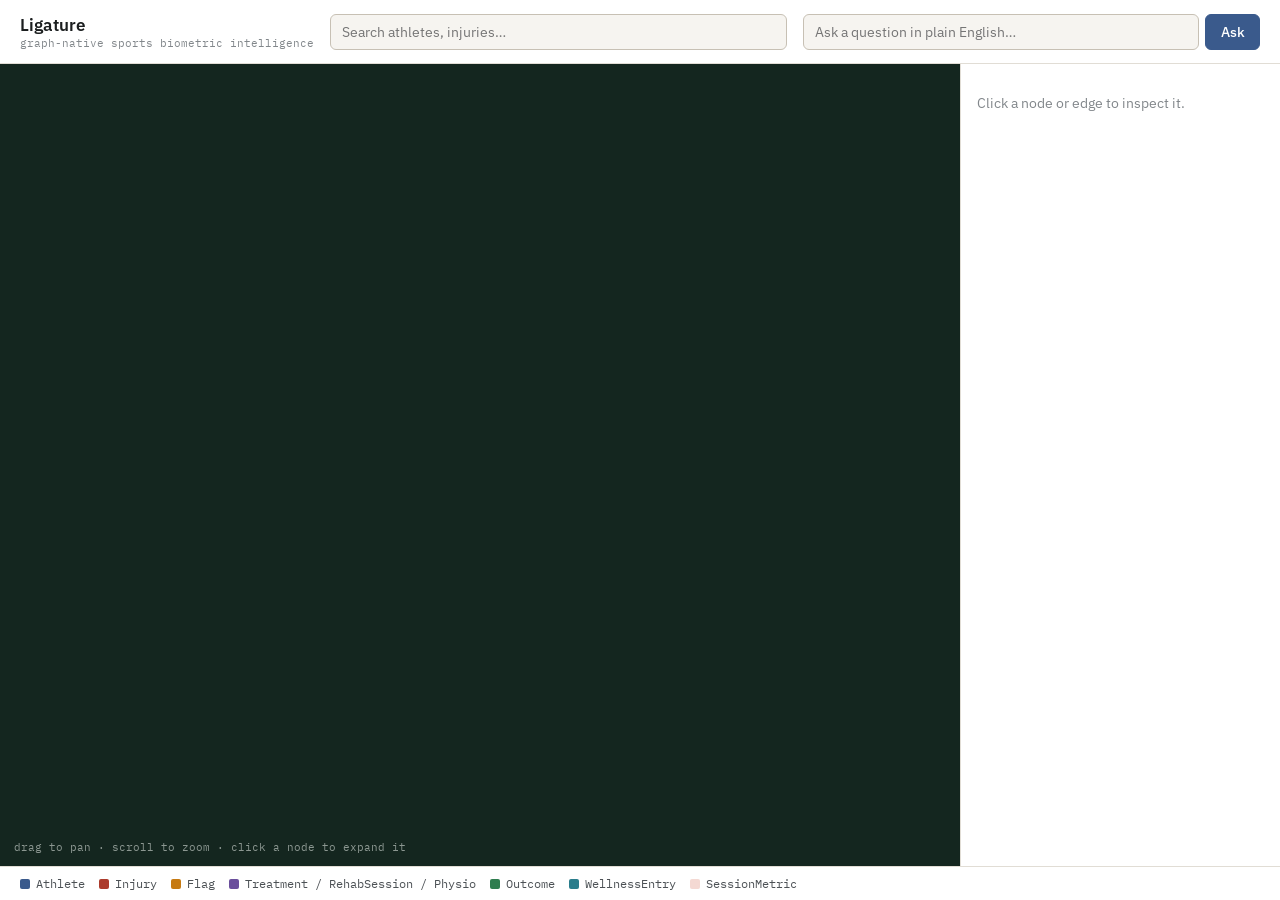
==== frontend/index.html @ ef66213b "Add frontend graph explorer (build order step 7) Vanilla HTML/CSS/JS, no build step, served by api/a" ====
<!doctype html>
<html lang="en">
  <head>
    <meta charset="utf-8" />
    <meta name="viewport" content="width=device-width, initial-scale=1" />
    <title>Ligature — Graph Explorer</title>
    <link rel="icon" href="data:image/svg+xml,<svg xmlns=%22http://www.w3.org/2000/svg%22 viewBox=%220 0 16 16%22><circle cx=%228%22 cy=%228%22 r=%227%22 fill=%22%2314261f%22/><circle cx=%228%22 cy=%228%22 r=%223%22 fill=%22%233a5a8c%22/></svg>" />
    <link rel="stylesheet" href="style.css" />
  </head>
  <body>
    <header>
      <h1>
        Ligature
        <span class="tagline">graph-native sports biometric intelligence</span>
      </h1>

      <div class="search-box">
        <input type="search" id="search-input" placeholder="Search athletes, injuries…" autocomplete="off" />
        <div class="search-results" id="search-results"></div>
      </div>

      <div class="ask-box">
        <form id="ask-form">
          <input type="text" id="ask-input" placeholder="Ask a question in plain English…" autocomplete="off" />
          <button type="submit" class="ask-submit" id="ask-submit">Ask</button>
        </form>
      </div>
    </header>

    <main>
      <div class="graph-pane">
        <svg id="graph-svg"></svg>
        <div class="graph-hint">drag to pan · scroll to zoom · click a node to expand it</div>
      </div>
      <aside class="detail-panel" id="detail-panel">
        <p class="empty">Click a node or edge to inspect it.</p>
      </aside>
    </main>

    <footer class="legend">
      <span class="legend-item"><span class="legend-swatch" style="background:var(--athlete)"></span>Athlete</span>
      <span class="legend-item"><span class="legend-swatch" style="background:var(--injury)"></span>Injury</span>
      <span class="legend-item"><span class="legend-swatch" style="background:var(--flag)"></span>Flag</span>
      <span class="legend-item"><span class="legend-swatch" style="background:var(--physio)"></span>Treatment / RehabSession / Physio</span>
      <span class="legend-item"><span class="legend-swatch" style="background:var(--clean)"></span>Outcome</span>
      <span class="legend-item"><span class="legend-swatch" style="background:var(--wellness)"></span>WellnessEntry</span>
      <span class="legend-item"><span class="legend-swatch" style="background:var(--injury-fill)"></span>SessionMetric</span>
    </footer>

    <script type="module" src="app.js"></script>
  </body>
</html>
---- frontend/style.css ----
@import url("https://fonts.googleapis.com/css2?family=IBM+Plex+Sans:wght@400;500;600&family=IBM+Plex+Mono:wght@400;500&display=swap");

:root {
  --paper: #f6f4f0;
  --paper-raised: #ffffff;
  --ink: #1b1e1f;
  --ink-secondary: #4c5155;
  --ink-muted: #82878b;
  --mist: #e1ddd5;
  --mist-strong: #c7c0b4;
  --pitch: #14261f;
  --pitch-ink: #eef4ef;

  --athlete: #3a5a8c;
  --athlete-fill: #dbe4f2;
  --injury: #ac3b2c;
  --injury-fill: #f4d9d3;
  --flag: #c67a12;
  --flag-fill: #f6e2bd;
  --wellness: #2a7d8c;
  --wellness-fill: #d5ecef;
  --physio: #6a4e9c;
  --physio-fill: #e3dbf1;
  --clean: #2f7d4f;
  --clean-fill: #d8ecdf;
  --signal: #c67a12;
  --signal-ink: #4a3006;
  --signal-fill: #f6e2bd;

  --font-sans: "IBM Plex Sans", system-ui, sans-serif;
  --font-mono: "IBM Plex Mono", ui-monospace, monospace;
}

@media (prefers-color-scheme: dark) {
  :root:not([data-theme="light"]) {
    --paper: #14171a;
    --paper-raised: #1c2024;
    --ink: #eceeef;
    --ink-secondary: #b7bcc1;
    --ink-muted: #7d8388;
    --mist: #2a2f34;
    --mist-strong: #3b4147;
    --pitch: #0c1512;
    --pitch-ink: #eef4ef;

    --athlete: #8fb0e6;
    --athlete-fill: #263449;
    --injury: #e08a7c;
    --injury-fill: #45261f;
    --flag: #e3a94f;
    --flag-fill: #47391f;
    --wellness: #7ecbdb;
    --wellness-fill: #1c3a3e;
    --physio: #b7a1e0;
    --physio-fill: #33284a;
    --clean: #7fca9c;
    --clean-fill: #1e3a2a;
    --signal: #e3a94f;
    --signal-ink: #f6e2bd;
    --signal-fill: #473b26;
  }
}

* {
  box-sizing: border-box;
}

html,
body {
  margin: 0;
  height: 100%;
}

body {
  background: var(--paper);
  color: var(--ink);
  font-family: var(--font-sans);
  display: flex;
  flex-direction: column;
}

header {
  display: flex;
  align-items: center;
  gap: 1rem;
  padding: 0.85rem 1.25rem;
  border-bottom: 1px solid var(--mist);
  background: var(--paper-raised);
  flex-wrap: wrap;
}

header h1 {
  font-size: 1.05rem;
  font-weight: 600;
  margin: 0;
  white-space: nowrap;
}

header h1 .tagline {
  display: block;
  font-size: 0.7rem;
  font-weight: 400;
  color: var(--ink-muted);
  font-family: var(--font-mono);
}

.search-box,
.ask-box {
  position: relative;
  flex: 1 1 240px;
  min-width: 180px;
}

input[type="text"],
input[type="search"] {
  width: 100%;
  padding: 0.5rem 0.7rem;
  border: 1px solid var(--mist-strong);
  border-radius: 6px;
  background: var(--paper);
  color: var(--ink);
  font-family: var(--font-sans);
  font-size: 0.85rem;
}

input[type="text"]:focus,
input[type="search"]:focus {
  outline: 2px solid var(--athlete);
  outline-offset: 1px;
}

.search-results {
  position: absolute;
  top: 105%;
  left: 0;
  right: 0;
  background: var(--paper-raised);
  border: 1px solid var(--mist-strong);
  border-radius: 6px;
  box-shadow: 0 6px 18px rgba(0, 0, 0, 0.15);
  z-index: 20;
  max-height: 260px;
  overflow-y: auto;
}

.search-results:empty {
  display: none;
}

.search-results button {
  display: block;
  width: 100%;
  text-align: left;
  padding: 0.5rem 0.7rem;
  border: none;
  background: none;
  color: var(--ink);
  font-size: 0.82rem;
  cursor: pointer;
  font-family: var(--font-sans);
}

.search-results button:hover,
.search-results button:focus {
  background: var(--mist);
}

.search-results .result-label {
  color: var(--ink-muted);
  font-family: var(--font-mono);
  font-size: 0.7rem;
  margin-left: 0.4rem;
}

.ask-box form {
  display: flex;
  gap: 0.4rem;
}

button.ask-submit {
  padding: 0.5rem 0.9rem;
  border: 1px solid var(--athlete);
  border-radius: 6px;
  background: var(--athlete);
  color: #fff;
  font-family: var(--font-sans);
  font-size: 0.85rem;
  font-weight: 500;
  cursor: pointer;
  white-space: nowrap;
}

button.ask-submit:disabled {
  opacity: 0.6;
  cursor: default;
}

main {
  flex: 1;
  display: flex;
  min-height: 0;
}

.graph-pane {
  flex: 1;
  position: relative;
  background: var(--pitch);
  overflow: hidden;
}

.graph-pane svg {
  width: 100%;
  height: 100%;
  display: block;
  cursor: grab;
}

.graph-pane svg.panning {
  cursor: grabbing;
}

.graph-hint {
  position: absolute;
  bottom: 0.75rem;
  left: 0.9rem;
  color: var(--pitch-ink);
  opacity: 0.55;
  font-family: var(--font-mono);
  font-size: 0.68rem;
  pointer-events: none;
}

.node-shape {
  stroke: var(--pitch);
  stroke-width: 1.5;
  cursor: pointer;
}

.node-shape.dim {
  opacity: 0.35;
}

.node-shape.highlighted {
  stroke: var(--signal);
  stroke-width: 3;
}

.node-label {
  fill: var(--pitch-ink);
  font-family: var(--font-sans);
  font-size: 10px;
  pointer-events: none;
  paint-order: stroke;
  stroke: var(--pitch);
  stroke-width: 3px;
}

.edge-line {
  stroke: var(--mist-strong);
  stroke-opacity: 0.55;
  stroke-width: 1.4;
}

.edge-line.SIMILAR_PATTERN_TO {
  stroke: var(--signal);
  stroke-dasharray: 4 3;
  stroke-opacity: 0.8;
}

.edge-line.PRECEDED {
  stroke: var(--injury);
  stroke-opacity: 0.75;
}

.edge-hit {
  stroke: transparent;
  stroke-width: 14;
  cursor: pointer;
}

aside.detail-panel {
  width: 320px;
  flex-shrink: 0;
  border-left: 1px solid var(--mist);
  background: var(--paper-raised);
  overflow-y: auto;
  padding: 1rem;
}

aside.detail-panel .empty {
  color: var(--ink-muted);
  font-size: 0.85rem;
}

.detail-label {
  display: inline-block;
  font-family: var(--font-mono);
  font-size: 0.68rem;
  text-transform: uppercase;
  letter-spacing: 0.04em;
  padding: 0.15rem 0.5rem;
  border-radius: 999px;
  margin-bottom: 0.6rem;
}

.detail-panel h2 {
  font-size: 1.05rem;
  margin: 0 0 0.2rem;
}

.detail-panel .id {
  font-family: var(--font-mono);
  font-size: 0.72rem;
  color: var(--ink-muted);
  margin-bottom: 0.9rem;
  word-break: break-all;
}

.prop-table {
  width: 100%;
  border-collapse: collapse;
  font-size: 0.82rem;
}

.prop-table tr {
  border-top: 1px solid var(--mist);
}

.prop-table td {
  padding: 0.4rem 0.1rem;
  vertical-align: top;
}

.prop-table td.key {
  color: var(--ink-muted);
  font-family: var(--font-mono);
  font-size: 0.72rem;
  white-space: nowrap;
  padding-right: 0.6rem;
}

.ask-answer {
  margin-top: 0.9rem;
  padding-top: 0.9rem;
  border-top: 1px solid var(--mist);
}

.ask-answer .question {
  font-size: 0.78rem;
  color: var(--ink-muted);
  margin-bottom: 0.4rem;
}

.ask-answer .summary {
  font-size: 0.88rem;
  line-height: 1.4;
}

.ask-answer .cypher {
  margin-top: 0.6rem;
  background: var(--paper);
  border: 1px solid var(--mist);
  border-radius: 6px;
  padding: 0.5rem;
  font-family: var(--font-mono);
  font-size: 0.7rem;
  white-space: pre-wrap;
  word-break: break-word;
}

.ask-answer .refused,
.ask-answer .errored {
  color: var(--injury);
  font-size: 0.85rem;
}

footer.legend {
  display: flex;
  flex-wrap: wrap;
  gap: 0.9rem;
  padding: 0.55rem 1.25rem;
  border-top: 1px solid var(--mist);
  background: var(--paper-raised);
  font-size: 0.72rem;
  color: var(--ink-secondary);
  font-family: var(--font-mono);
}

.legend-item {
  display: inline-flex;
  align-items: center;
  gap: 0.35rem;
}

.legend-swatch {
  width: 10px;
  height: 10px;
  border-radius: 2px;
  display: inline-block;
}
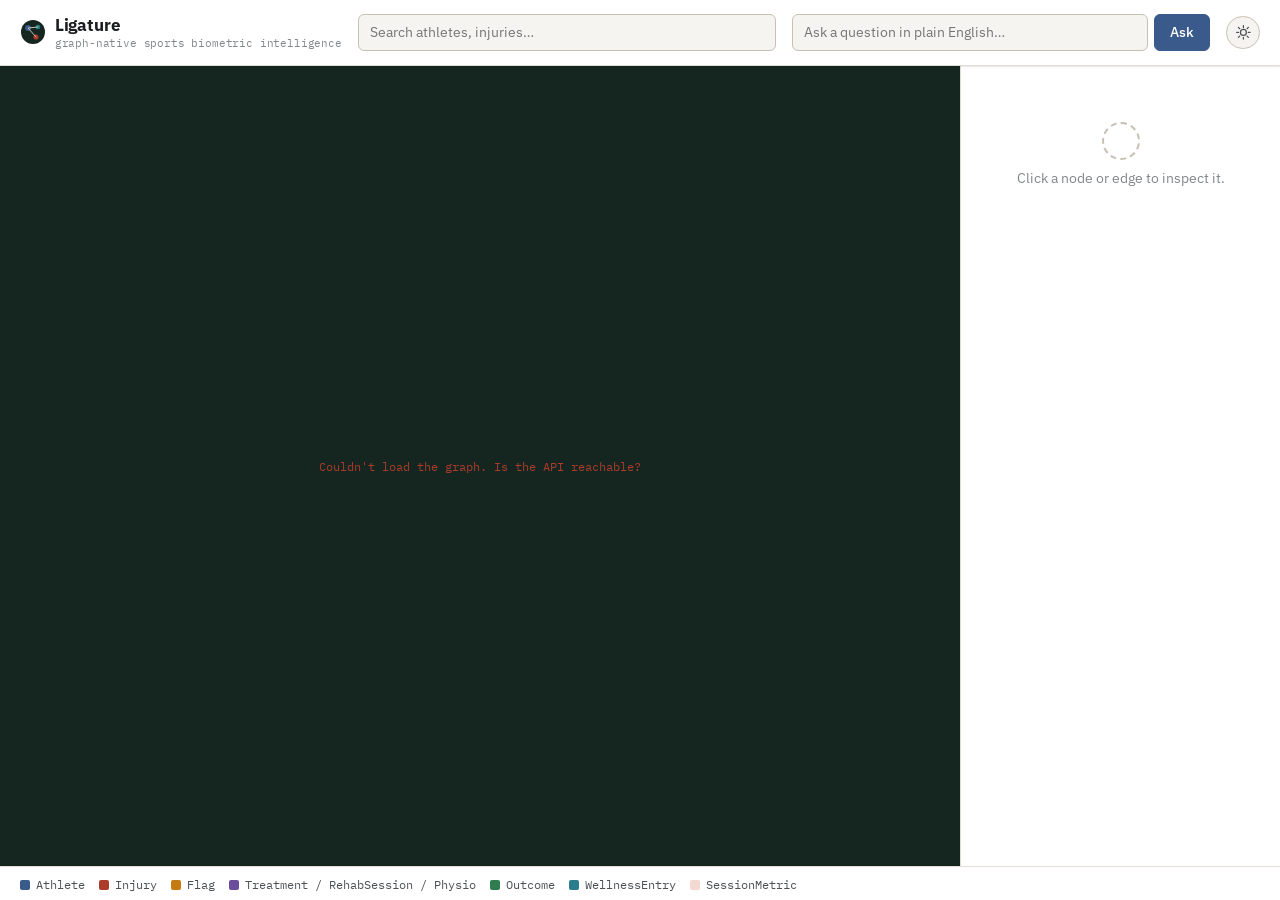
==== commit 68ce2be9: "Frontend design pass: responsive layout, motion, theming, loading states The graph explorer was unus" ====
--- a/frontend/index.html
+++ b/frontend/index.html
@@ -9,10 +9,20 @@
   </head>
   <body>
     <header>
-      <h1>
-        Ligature
-        <span class="tagline">graph-native sports biometric intelligence</span>
-      </h1>
+      <div class="brand">
+        <svg class="logo" width="26" height="26" viewBox="0 0 26 26" aria-hidden="true">
+          <circle cx="13" cy="13" r="12" fill="var(--pitch)" />
+          <circle cx="8" cy="9" r="3" fill="var(--athlete)" />
+          <circle cx="18" cy="8" r="2.3" fill="var(--wellness)" />
+          <circle cx="16" cy="18" r="2.6" fill="var(--injury)" />
+          <line x1="8" y1="9" x2="18" y2="8" stroke="var(--mist-strong)" stroke-width="1" />
+          <line x1="8" y1="9" x2="16" y2="18" stroke="var(--mist-strong)" stroke-width="1" />
+        </svg>
+        <h1>
+          Ligature
+          <span class="tagline">graph-native sports biometric intelligence</span>
+        </h1>
+      </div>
 
       <div class="search-box">
         <input type="search" id="search-input" placeholder="Search athletes, injuries…" autocomplete="off" />
@@ -25,26 +35,49 @@
           <button type="submit" class="ask-submit" id="ask-submit">Ask</button>
         </form>
       </div>
+
+      <button type="button" class="icon-button" id="theme-toggle" aria-label="Toggle color theme" title="Toggle color theme">
+        <svg class="icon-sun" viewBox="0 0 24 24" fill="none" stroke="currentColor" stroke-width="1.8" stroke-linecap="round">
+          <circle cx="12" cy="12" r="4.2" />
+          <path d="M12 2.5v2.5M12 19v2.5M4.9 4.9l1.8 1.8M17.3 17.3l1.8 1.8M2.5 12H5M19 12h2.5M4.9 19.1l1.8-1.8M17.3 6.7l1.8-1.8" />
+        </svg>
+        <svg class="icon-moon" viewBox="0 0 24 24" fill="none" stroke="currentColor" stroke-width="1.8" stroke-linecap="round" stroke-linejoin="round">
+          <path d="M20 14.2A8.5 8.5 0 1 1 9.8 4a6.8 6.8 0 0 0 10.2 10.2Z" />
+        </svg>
+      </button>
     </header>
 
     <main>
       <div class="graph-pane">
         <svg id="graph-svg"></svg>
+        <div class="graph-loading" id="graph-loading">
+          <span class="spinner"></span>
+          <span id="graph-loading-text">Loading graph…</span>
+        </div>
         <div class="graph-hint">drag to pan · scroll to zoom · click a node to expand it</div>
       </div>
+      <div class="detail-backdrop" id="detail-backdrop"></div>
       <aside class="detail-panel" id="detail-panel">
-        <p class="empty">Click a node or edge to inspect it.</p>
+        <button type="button" class="detail-close" id="detail-close" aria-label="Close panel">&times;</button>
+        <div id="detail-body">
+          <p class="empty">Click a node or edge to inspect it.</p>
+        </div>
       </aside>
     </main>
 
     <footer class="legend">
-      <span class="legend-item"><span class="legend-swatch" style="background:var(--athlete)"></span>Athlete</span>
-      <span class="legend-item"><span class="legend-swatch" style="background:var(--injury)"></span>Injury</span>
-      <span class="legend-item"><span class="legend-swatch" style="background:var(--flag)"></span>Flag</span>
-      <span class="legend-item"><span class="legend-swatch" style="background:var(--physio)"></span>Treatment / RehabSession / Physio</span>
-      <span class="legend-item"><span class="legend-swatch" style="background:var(--clean)"></span>Outcome</span>
-      <span class="legend-item"><span class="legend-swatch" style="background:var(--wellness)"></span>WellnessEntry</span>
-      <span class="legend-item"><span class="legend-swatch" style="background:var(--injury-fill)"></span>SessionMetric</span>
+      <details open>
+        <summary>Legend</summary>
+        <div class="legend-items">
+          <span class="legend-item"><span class="legend-swatch" style="background:var(--athlete)"></span>Athlete</span>
+          <span class="legend-item"><span class="legend-swatch" style="background:var(--injury)"></span>Injury</span>
+          <span class="legend-item"><span class="legend-swatch" style="background:var(--flag)"></span>Flag</span>
+          <span class="legend-item"><span class="legend-swatch" style="background:var(--physio)"></span>Treatment / RehabSession / Physio</span>
+          <span class="legend-item"><span class="legend-swatch" style="background:var(--clean)"></span>Outcome</span>
+          <span class="legend-item"><span class="legend-swatch" style="background:var(--wellness)"></span>WellnessEntry</span>
+          <span class="legend-item"><span class="legend-swatch" style="background:var(--injury-fill)"></span>SessionMetric</span>
+        </div>
+      </details>
     </footer>
 
     <script type="module" src="app.js"></script>
--- a/frontend/style.css
+++ b/frontend/style.css
@@ -1,4 +1,4 @@
-@import url("https://fonts.googleapis.com/css2?family=IBM+Plex+Sans:wght@400;500;600&family=IBM+Plex+Mono:wght@400;500&display=swap");
+@import url("https://fonts.googleapis.com/css2?family=IBM+Plex+Sans:wght@400;500;600;700&family=IBM+Plex+Mono:wght@400;500&display=swap");
 
 :root {
   --paper: #f6f4f0;
@@ -29,6 +29,14 @@
 
   --font-sans: "IBM Plex Sans", system-ui, sans-serif;
   --font-mono: "IBM Plex Mono", ui-monospace, monospace;
+
+  --radius-sm: 6px;
+  --radius-md: 10px;
+  --radius-lg: 16px;
+  --shadow-sm: 0 1px 2px rgba(20, 20, 15, 0.06), 0 1px 1px rgba(20, 20, 15, 0.04);
+  --shadow-md: 0 6px 20px rgba(20, 20, 15, 0.12);
+  --shadow-lg: 0 16px 40px rgba(20, 20, 15, 0.22);
+  --ease: cubic-bezier(0.2, 0.7, 0.3, 1);
 }
 
 @media (prefers-color-scheme: dark) {
@@ -58,7 +66,46 @@
     --signal: #e3a94f;
     --signal-ink: #f6e2bd;
     --signal-fill: #473b26;
-  }
+
+    --shadow-sm: 0 1px 2px rgba(0, 0, 0, 0.3);
+    --shadow-md: 0 6px 20px rgba(0, 0, 0, 0.4);
+    --shadow-lg: 0 16px 40px rgba(0, 0, 0, 0.55);
+  }
+}
+
+/* Manual override via the theme toggle — same values as the media-query
+   block above, since prefers-color-scheme can't itself be forced from a
+   button click. */
+:root[data-theme="dark"] {
+  --paper: #14171a;
+  --paper-raised: #1c2024;
+  --ink: #eceeef;
+  --ink-secondary: #b7bcc1;
+  --ink-muted: #7d8388;
+  --mist: #2a2f34;
+  --mist-strong: #3b4147;
+  --pitch: #0c1512;
+  --pitch-ink: #eef4ef;
+
+  --athlete: #8fb0e6;
+  --athlete-fill: #263449;
+  --injury: #e08a7c;
+  --injury-fill: #45261f;
+  --flag: #e3a94f;
+  --flag-fill: #47391f;
+  --wellness: #7ecbdb;
+  --wellness-fill: #1c3a3e;
+  --physio: #b7a1e0;
+  --physio-fill: #33284a;
+  --clean: #7fca9c;
+  --clean-fill: #1e3a2a;
+  --signal: #e3a94f;
+  --signal-ink: #f6e2bd;
+  --signal-fill: #473b26;
+
+  --shadow-sm: 0 1px 2px rgba(0, 0, 0, 0.3);
+  --shadow-md: 0 6px 20px rgba(0, 0, 0, 0.4);
+  --shadow-lg: 0 16px 40px rgba(0, 0, 0, 0.55);
 }
 
 * {
@@ -77,7 +124,10 @@
   font-family: var(--font-sans);
   display: flex;
   flex-direction: column;
-}
+  transition: background-color 0.2s var(--ease), color 0.2s var(--ease);
+}
+
+/* --- Header --- */
 
 header {
   display: flex;
@@ -86,14 +136,29 @@
   padding: 0.85rem 1.25rem;
   border-bottom: 1px solid var(--mist);
   background: var(--paper-raised);
+  box-shadow: var(--shadow-sm);
   flex-wrap: wrap;
+  position: relative;
+  z-index: 30;
+}
+
+.brand {
+  display: flex;
+  align-items: center;
+  gap: 0.55rem;
+}
+
+.brand .logo {
+  flex-shrink: 0;
+  display: block;
 }
 
 header h1 {
   font-size: 1.05rem;
-  font-weight: 600;
+  font-weight: 700;
   margin: 0;
   white-space: nowrap;
+  letter-spacing: -0.01em;
 }
 
 header h1 .tagline {
@@ -102,6 +167,7 @@
   font-weight: 400;
   color: var(--ink-muted);
   font-family: var(--font-mono);
+  white-space: normal;
 }
 
 .search-box,
@@ -114,54 +180,68 @@
 input[type="text"],
 input[type="search"] {
   width: 100%;
-  padding: 0.5rem 0.7rem;
+  padding: 0.55rem 0.7rem;
   border: 1px solid var(--mist-strong);
-  border-radius: 6px;
+  border-radius: var(--radius-sm);
   background: var(--paper);
   color: var(--ink);
   font-family: var(--font-sans);
   font-size: 0.85rem;
+  transition: border-color 0.15s var(--ease), box-shadow 0.15s var(--ease);
+}
+
+input[type="text"]:hover,
+input[type="search"]:hover {
+  border-color: var(--ink-muted);
 }
 
 input[type="text"]:focus,
 input[type="search"]:focus {
-  outline: 2px solid var(--athlete);
-  outline-offset: 1px;
+  outline: none;
+  border-color: var(--athlete);
+  box-shadow: 0 0 0 3px color-mix(in srgb, var(--athlete) 25%, transparent);
 }
 
 .search-results {
   position: absolute;
-  top: 105%;
+  top: calc(100% + 0.35rem);
   left: 0;
   right: 0;
   background: var(--paper-raised);
   border: 1px solid var(--mist-strong);
-  border-radius: 6px;
-  box-shadow: 0 6px 18px rgba(0, 0, 0, 0.15);
+  border-radius: var(--radius-md);
+  box-shadow: var(--shadow-md);
   z-index: 20;
   max-height: 260px;
   overflow-y: auto;
-}
-
-.search-results:empty {
-  display: none;
+  opacity: 0;
+  transform: translateY(-4px);
+  pointer-events: none;
+  transition: opacity 0.12s var(--ease), transform 0.12s var(--ease);
+}
+
+.search-results:not(:empty) {
+  opacity: 1;
+  transform: translateY(0);
+  pointer-events: auto;
 }
 
 .search-results button {
   display: block;
   width: 100%;
   text-align: left;
-  padding: 0.5rem 0.7rem;
+  padding: 0.55rem 0.7rem;
   border: none;
   background: none;
   color: var(--ink);
   font-size: 0.82rem;
   cursor: pointer;
   font-family: var(--font-sans);
+  transition: background-color 0.1s var(--ease);
 }
 
 .search-results button:hover,
-.search-results button:focus {
+.search-results button:focus-visible {
   background: var(--mist);
 }
 
@@ -178,9 +258,9 @@
 }
 
 button.ask-submit {
-  padding: 0.5rem 0.9rem;
+  padding: 0.55rem 0.95rem;
   border: 1px solid var(--athlete);
-  border-radius: 6px;
+  border-radius: var(--radius-sm);
   background: var(--athlete);
   color: #fff;
   font-family: var(--font-sans);
@@ -188,17 +268,79 @@
   font-weight: 500;
   cursor: pointer;
   white-space: nowrap;
+  transition: filter 0.12s var(--ease), transform 0.08s var(--ease);
+}
+
+button.ask-submit:hover:not(:disabled) {
+  filter: brightness(1.08);
+}
+
+button.ask-submit:active:not(:disabled) {
+  transform: scale(0.97);
 }
 
 button.ask-submit:disabled {
-  opacity: 0.6;
+  opacity: 0.65;
   cursor: default;
 }
+
+.icon-button {
+  flex-shrink: 0;
+  width: 2.1rem;
+  height: 2.1rem;
+  display: inline-flex;
+  align-items: center;
+  justify-content: center;
+  border: 1px solid var(--mist-strong);
+  border-radius: 50%;
+  background: var(--paper);
+  color: var(--ink-secondary);
+  cursor: pointer;
+  transition: background-color 0.12s var(--ease), border-color 0.12s var(--ease), transform 0.08s var(--ease);
+}
+
+.icon-button:hover {
+  border-color: var(--athlete);
+  color: var(--athlete);
+}
+
+.icon-button:active {
+  transform: scale(0.92);
+}
+
+.icon-button svg {
+  width: 1.05rem;
+  height: 1.05rem;
+}
+
+.icon-button .icon-moon {
+  display: none;
+}
+
+@media (prefers-color-scheme: dark) {
+  :root:not([data-theme="light"]) .icon-button .icon-sun {
+    display: none;
+  }
+  :root:not([data-theme="light"]) .icon-button .icon-moon {
+    display: block;
+  }
+}
+
+:root[data-theme="dark"] .icon-button .icon-sun {
+  display: none;
+}
+
+:root[data-theme="dark"] .icon-button .icon-moon {
+  display: block;
+}
+
+/* --- Main layout --- */
 
 main {
   flex: 1;
   display: flex;
   min-height: 0;
+  position: relative;
 }
 
 .graph-pane {
@@ -230,10 +372,59 @@
   pointer-events: none;
 }
 
+.graph-loading {
+  position: absolute;
+  inset: 0;
+  display: flex;
+  flex-direction: column;
+  align-items: center;
+  justify-content: center;
+  gap: 0.7rem;
+  background: var(--pitch);
+  color: var(--pitch-ink);
+  font-family: var(--font-mono);
+  font-size: 0.78rem;
+  opacity: 0.85;
+  transition: opacity 0.25s var(--ease);
+  z-index: 5;
+}
+
+.graph-loading.hidden {
+  opacity: 0;
+  pointer-events: none;
+}
+
+.graph-loading .spinner {
+  width: 26px;
+  height: 26px;
+  border-radius: 50%;
+  border: 2.5px solid rgba(238, 244, 239, 0.25);
+  border-top-color: var(--pitch-ink);
+  animation: spin 0.8s linear infinite;
+}
+
+.graph-loading.errored {
+  color: var(--injury);
+  opacity: 1;
+}
+
+.graph-loading.errored .spinner {
+  display: none;
+}
+
+@keyframes spin {
+  to {
+    transform: rotate(360deg);
+  }
+}
+
+/* --- Nodes / edges --- */
+
 .node-shape {
   stroke: var(--pitch);
   stroke-width: 1.5;
   cursor: pointer;
+  transition: opacity 0.15s var(--ease), stroke 0.15s var(--ease), stroke-width 0.15s var(--ease);
 }
 
 .node-shape.dim {
@@ -243,6 +434,7 @@
 .node-shape.highlighted {
   stroke: var(--signal);
   stroke-width: 3;
+  filter: drop-shadow(0 0 7px var(--signal));
 }
 
 .node-label {
@@ -278,6 +470,47 @@
   cursor: pointer;
 }
 
+@media (prefers-reduced-motion: no-preference) {
+  .node-shape.node-enter {
+    animation: node-in 0.3s var(--ease) backwards;
+    transform-box: fill-box;
+    transform-origin: center;
+  }
+
+  .node-shape.node-pulse {
+    animation: node-in 0.3s var(--ease) backwards, pulse-glow 2.6s ease-in-out infinite 0.3s;
+    transform-box: fill-box;
+    transform-origin: center;
+  }
+
+  @keyframes node-in {
+    from {
+      opacity: 0;
+      transform: scale(0.3);
+    }
+    to {
+      opacity: 1;
+      transform: scale(1);
+    }
+  }
+
+  @keyframes pulse-glow {
+    0%,
+    100% {
+      filter: drop-shadow(0 0 0 transparent);
+    }
+    50% {
+      filter: drop-shadow(0 0 6px var(--flag));
+    }
+  }
+}
+
+/* --- Detail panel --- */
+
+.detail-backdrop {
+  display: none;
+}
+
 aside.detail-panel {
   width: 320px;
   flex-shrink: 0;
@@ -285,11 +518,30 @@
   background: var(--paper-raised);
   overflow-y: auto;
   padding: 1rem;
+  position: relative;
+}
+
+.detail-close {
+  display: none;
 }
 
 aside.detail-panel .empty {
   color: var(--ink-muted);
   font-size: 0.85rem;
+  display: flex;
+  flex-direction: column;
+  align-items: center;
+  text-align: center;
+  gap: 0.6rem;
+  margin-top: 2.5rem;
+}
+
+aside.detail-panel .empty::before {
+  content: "";
+  width: 34px;
+  height: 34px;
+  border-radius: 50%;
+  border: 2px dashed var(--mist-strong);
 }
 
 .detail-label {
@@ -327,7 +579,7 @@
 }
 
 .prop-table td {
-  padding: 0.4rem 0.1rem;
+  padding: 0.45rem 0.1rem;
   vertical-align: top;
 }
 
@@ -353,15 +605,15 @@
 
 .ask-answer .summary {
   font-size: 0.88rem;
-  line-height: 1.4;
+  line-height: 1.45;
 }
 
 .ask-answer .cypher {
   margin-top: 0.6rem;
   background: var(--paper);
   border: 1px solid var(--mist);
-  border-radius: 6px;
-  padding: 0.5rem;
+  border-radius: var(--radius-sm);
+  padding: 0.55rem;
   font-family: var(--font-mono);
   font-size: 0.7rem;
   white-space: pre-wrap;
@@ -374,16 +626,49 @@
   font-size: 0.85rem;
 }
 
+/* --- Legend --- */
+
 footer.legend {
-  display: flex;
-  flex-wrap: wrap;
-  gap: 0.9rem;
-  padding: 0.55rem 1.25rem;
   border-top: 1px solid var(--mist);
   background: var(--paper-raised);
   font-size: 0.72rem;
   color: var(--ink-secondary);
   font-family: var(--font-mono);
+}
+
+footer.legend details {
+  padding: 0.5rem 1.25rem;
+}
+
+footer.legend summary {
+  cursor: pointer;
+  list-style: none;
+  display: none;
+  font-weight: 500;
+  color: var(--ink-secondary);
+  user-select: none;
+}
+
+footer.legend summary::-webkit-details-marker {
+  display: none;
+}
+
+footer.legend summary::after {
+  content: "▾";
+  display: inline-block;
+  margin-left: 0.4rem;
+  transition: transform 0.15s var(--ease);
+}
+
+footer.legend details[open] summary::after {
+  transform: rotate(180deg);
+}
+
+.legend-items {
+  display: flex;
+  flex-wrap: wrap;
+  gap: 0.9rem;
+  padding-top: 0.15rem;
 }
 
 .legend-item {
@@ -398,3 +683,102 @@
   border-radius: 2px;
   display: inline-block;
 }
+
+/* --- Responsive: narrow / mobile --- */
+
+@media (max-width: 760px) {
+  header {
+    padding: 0.7rem 1rem;
+  }
+
+  header h1 .tagline {
+    display: none;
+  }
+
+  .search-box,
+  .ask-box {
+    flex-basis: 100%;
+  }
+
+  main {
+    overflow: hidden;
+  }
+
+  .detail-backdrop {
+    display: block;
+    position: fixed;
+    inset: 0;
+    background: rgba(10, 10, 8, 0.45);
+    opacity: 0;
+    pointer-events: none;
+    transition: opacity 0.22s var(--ease);
+    z-index: 39;
+  }
+
+  .detail-backdrop.open {
+    opacity: 1;
+    pointer-events: auto;
+  }
+
+  aside.detail-panel {
+    position: fixed;
+    left: 0;
+    right: 0;
+    bottom: 0;
+    width: auto;
+    max-height: 68vh;
+    border-left: none;
+    border-top: 1px solid var(--mist);
+    border-radius: var(--radius-lg) var(--radius-lg) 0 0;
+    box-shadow: var(--shadow-lg);
+    transform: translateY(100%);
+    transition: transform 0.28s var(--ease);
+    z-index: 40;
+    padding-top: 2.4rem;
+  }
+
+  aside.detail-panel.open {
+    transform: translateY(0);
+  }
+
+  .detail-close {
+    display: flex;
+    align-items: center;
+    justify-content: center;
+    position: absolute;
+    top: 0.6rem;
+    right: 0.6rem;
+    width: 2rem;
+    height: 2rem;
+    border-radius: 50%;
+    border: none;
+    background: var(--mist);
+    color: var(--ink-secondary);
+    font-size: 1.1rem;
+    line-height: 1;
+    cursor: pointer;
+  }
+
+  aside.detail-panel .empty {
+    margin-top: 1rem;
+  }
+
+  footer.legend summary {
+    display: block;
+  }
+
+  footer.legend details:not([open]) .legend-items {
+    display: none;
+  }
+
+  footer.legend .legend-items {
+    padding-top: 0.6rem;
+  }
+}
+
+@media (prefers-reduced-motion: reduce) {
+  * {
+    animation-duration: 0.001ms !important;
+    transition-duration: 0.001ms !important;
+  }
+}
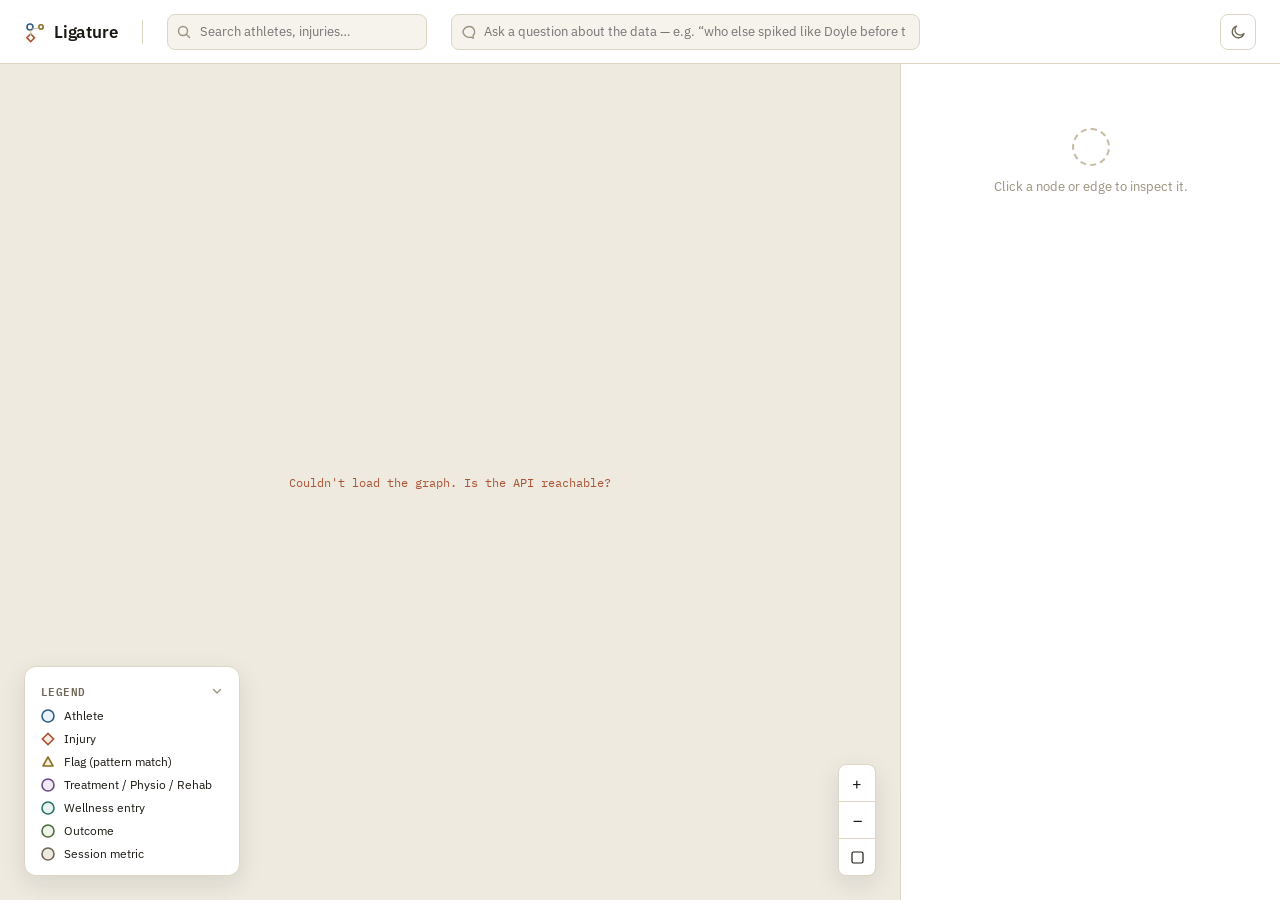
==== commit f1498b4f: "Implement the Ligature design system across the graph explorer Full visual and structural pass again" ====
--- a/frontend/index.html
+++ b/frontend/index.html
@@ -4,48 +4,60 @@
     <meta charset="utf-8" />
     <meta name="viewport" content="width=device-width, initial-scale=1" />
     <title>Ligature — Graph Explorer</title>
-    <link rel="icon" href="data:image/svg+xml,<svg xmlns=%22http://www.w3.org/2000/svg%22 viewBox=%220 0 16 16%22><circle cx=%228%22 cy=%228%22 r=%227%22 fill=%22%2314261f%22/><circle cx=%228%22 cy=%228%22 r=%223%22 fill=%22%233a5a8c%22/></svg>" />
+    <link rel="icon" href="data:image/svg+xml,<svg xmlns=%22http://www.w3.org/2000/svg%22 viewBox=%220 0 22 22%22><circle cx=%226%22 cy=%226%22 r=%223%22 stroke=%22%232E5C86%22 stroke-width=%221.6%22 fill=%22none%22/><circle cx=%2217%22 cy=%226%22 r=%222.2%22 stroke=%22%238A6D1E%22 stroke-width=%221.6%22 fill=%22none%22/><rect x=%224%22 y=%2214%22 width=%225.4%22 height=%225.4%22 transform=%22rotate(45 6.7 16.7)%22 stroke=%22%23A85433%22 stroke-width=%221.6%22 fill=%22none%22/></svg>" />
     <link rel="stylesheet" href="style.css" />
   </head>
   <body>
     <header>
       <div class="brand">
-        <svg class="logo" width="26" height="26" viewBox="0 0 26 26" aria-hidden="true">
-          <circle cx="13" cy="13" r="12" fill="var(--pitch)" />
-          <circle cx="8" cy="9" r="3" fill="var(--athlete)" />
-          <circle cx="18" cy="8" r="2.3" fill="var(--wellness)" />
-          <circle cx="16" cy="18" r="2.6" fill="var(--injury)" />
-          <line x1="8" y1="9" x2="18" y2="8" stroke="var(--mist-strong)" stroke-width="1" />
-          <line x1="8" y1="9" x2="16" y2="18" stroke="var(--mist-strong)" stroke-width="1" />
+        <svg width="22" height="22" viewBox="0 0 22 22" fill="none" aria-hidden="true">
+          <circle cx="6" cy="6" r="3" stroke="var(--athlete)" stroke-width="1.6" />
+          <circle cx="17" cy="6" r="2.2" stroke="var(--flag)" stroke-width="1.6" />
+          <rect x="4" y="14" width="5.4" height="5.4" transform="rotate(45 6.7 16.7)" stroke="var(--injury)" stroke-width="1.6" />
+          <line x1="8" y1="8" x2="15" y2="7" stroke="var(--border-strong)" stroke-width="1.2" />
+          <line x1="6.5" y1="9" x2="6.7" y2="14" stroke="var(--border-strong)" stroke-width="1.2" />
         </svg>
-        <h1>
-          Ligature
-          <span class="tagline">graph-native sports biometric intelligence</span>
-        </h1>
+        <h1>Ligature</h1>
       </div>
 
+      <div class="brand-divider"></div>
+
       <div class="search-box">
+        <svg class="field-icon" width="14" height="14" viewBox="0 0 14 14" fill="none" aria-hidden="true">
+          <circle cx="6" cy="6" r="4.5" stroke="currentColor" stroke-width="1.4" />
+          <line x1="9.2" y1="9.2" x2="12.5" y2="12.5" stroke="currentColor" stroke-width="1.4" stroke-linecap="round" />
+        </svg>
         <input type="search" id="search-input" placeholder="Search athletes, injuries…" autocomplete="off" />
         <div class="search-results" id="search-results"></div>
       </div>
 
       <div class="ask-box">
         <form id="ask-form">
-          <input type="text" id="ask-input" placeholder="Ask a question in plain English…" autocomplete="off" />
+          <svg class="field-icon" width="15" height="15" viewBox="0 0 15 15" fill="none" aria-hidden="true">
+            <path d="M2 8c0-3.3 2.7-6 6-6 2.8 0 5 2 5.6 4.6.4 1.7-.2 3.2-1.6 4.4l.4 2.7-2.6-1.1c-.5.1-1.1.2-1.8.2-3.3 0-6-2.7-6-6z" stroke="currentColor" stroke-width="1.3" stroke-linejoin="round" />
+          </svg>
+          <input type="text" id="ask-input" placeholder="Ask a question about the data — e.g. “who else spiked like Doyle before their hamstring strain?”" autocomplete="off" />
           <button type="submit" class="ask-submit" id="ask-submit">Ask</button>
         </form>
       </div>
 
+      <div class="header-spacer"></div>
+
       <button type="button" class="icon-button" id="theme-toggle" aria-label="Toggle color theme" title="Toggle color theme">
-        <svg class="icon-sun" viewBox="0 0 24 24" fill="none" stroke="currentColor" stroke-width="1.8" stroke-linecap="round">
-          <circle cx="12" cy="12" r="4.2" />
-          <path d="M12 2.5v2.5M12 19v2.5M4.9 4.9l1.8 1.8M17.3 17.3l1.8 1.8M2.5 12H5M19 12h2.5M4.9 19.1l1.8-1.8M17.3 6.7l1.8-1.8" />
+        <svg class="icon-sun" viewBox="0 0 16 16" fill="none" stroke="currentColor" stroke-width="1.3" stroke-linecap="round">
+          <path d="M14 9.5A6 6 0 1 1 6.5 2 4.8 4.8 0 0 0 14 9.5z" stroke-linejoin="round" />
         </svg>
-        <svg class="icon-moon" viewBox="0 0 24 24" fill="none" stroke="currentColor" stroke-width="1.8" stroke-linecap="round" stroke-linejoin="round">
-          <path d="M20 14.2A8.5 8.5 0 1 1 9.8 4a6.8 6.8 0 0 0 10.2 10.2Z" />
+        <svg class="icon-moon" viewBox="0 0 16 16" fill="none" stroke="currentColor" stroke-width="1.3" stroke-linecap="round">
+          <circle cx="8" cy="8" r="3.4" />
+          <line x1="8" y1="1.5" x2="8" y2="3.2" />
+          <line x1="8" y1="12.8" x2="8" y2="14.5" />
+          <line x1="1.5" y1="8" x2="3.2" y2="8" />
+          <line x1="12.8" y1="8" x2="14.5" y2="8" />
         </svg>
       </button>
     </header>
+
+    <div class="answer-band hidden" id="answer-band"></div>
 
     <main>
       <div class="graph-pane">
@@ -55,7 +67,41 @@
           <span id="graph-loading-text">Loading graph…</span>
         </div>
         <div class="graph-hint">drag to pan · scroll to zoom · click a node to expand it</div>
+
+        <div class="legend-panel" id="legend-panel">
+          <div class="legend-head" id="legend-toggle">
+            <span class="legend-title">Legend</span>
+            <svg class="legend-chevron" width="12" height="12" viewBox="0 0 12 12" aria-hidden="true">
+              <path d="M2.5 4.5L6 8l3.5-3.5" stroke="currentColor" stroke-width="1.4" fill="none" stroke-linecap="round" stroke-linejoin="round" />
+            </svg>
+          </div>
+          <div class="legend-items" id="legend-items"></div>
+        </div>
+
+        <button type="button" class="legend-pill" id="legend-pill">
+          <span>Legend</span>
+          <svg width="9" height="9" viewBox="0 0 12 12" aria-hidden="true">
+            <path d="M2.5 4.5L6 8l3.5-3.5" stroke="currentColor" stroke-width="1.4" fill="none" stroke-linecap="round" stroke-linejoin="round" />
+          </svg>
+        </button>
+
+        <div class="zoom-controls">
+          <button type="button" id="zoom-in" aria-label="Zoom in">+</button>
+          <div class="zoom-divider"></div>
+          <button type="button" id="zoom-out" aria-label="Zoom out">–</button>
+          <div class="zoom-divider"></div>
+          <button type="button" id="zoom-reset" aria-label="Reset view">
+            <svg width="13" height="13" viewBox="0 0 13 13" fill="none" aria-hidden="true">
+              <rect x="1" y="1" width="11" height="11" rx="1.5" stroke="currentColor" stroke-width="1.2" />
+            </svg>
+          </button>
+        </div>
       </div>
+
+      <div class="legend-sheet" id="legend-sheet">
+        <div class="legend-items" id="legend-items-mobile"></div>
+      </div>
+
       <div class="detail-backdrop" id="detail-backdrop"></div>
       <aside class="detail-panel" id="detail-panel">
         <button type="button" class="detail-close" id="detail-close" aria-label="Close panel">&times;</button>
@@ -65,21 +111,6 @@
       </aside>
     </main>
 
-    <footer class="legend">
-      <details open>
-        <summary>Legend</summary>
-        <div class="legend-items">
-          <span class="legend-item"><span class="legend-swatch" style="background:var(--athlete)"></span>Athlete</span>
-          <span class="legend-item"><span class="legend-swatch" style="background:var(--injury)"></span>Injury</span>
-          <span class="legend-item"><span class="legend-swatch" style="background:var(--flag)"></span>Flag</span>
-          <span class="legend-item"><span class="legend-swatch" style="background:var(--physio)"></span>Treatment / RehabSession / Physio</span>
-          <span class="legend-item"><span class="legend-swatch" style="background:var(--clean)"></span>Outcome</span>
-          <span class="legend-item"><span class="legend-swatch" style="background:var(--wellness)"></span>WellnessEntry</span>
-          <span class="legend-item"><span class="legend-swatch" style="background:var(--injury-fill)"></span>SessionMetric</span>
-        </div>
-      </details>
-    </footer>
-
     <script type="module" src="app.js"></script>
   </body>
 </html>
--- a/frontend/style.css
+++ b/frontend/style.css
@@ -1,111 +1,129 @@
-@import url("https://fonts.googleapis.com/css2?family=IBM+Plex+Sans:wght@400;500;600;700&family=IBM+Plex+Mono:wght@400;500&display=swap");
+@import url("https://fonts.googleapis.com/css2?family=IBM+Plex+Sans:wght@400;500;600;700&family=IBM+Plex+Mono:wght@400;500;600&display=swap");
 
 :root {
-  --paper: #f6f4f0;
-  --paper-raised: #ffffff;
-  --ink: #1b1e1f;
-  --ink-secondary: #4c5155;
-  --ink-muted: #82878b;
-  --mist: #e1ddd5;
-  --mist-strong: #c7c0b4;
-  --pitch: #14261f;
-  --pitch-ink: #eef4ef;
-
-  --athlete: #3a5a8c;
-  --athlete-fill: #dbe4f2;
-  --injury: #ac3b2c;
-  --injury-fill: #f4d9d3;
-  --flag: #c67a12;
-  --flag-fill: #f6e2bd;
-  --wellness: #2a7d8c;
-  --wellness-fill: #d5ecef;
-  --physio: #6a4e9c;
-  --physio-fill: #e3dbf1;
-  --clean: #2f7d4f;
-  --clean-fill: #d8ecdf;
-  --signal: #c67a12;
-  --signal-ink: #4a3006;
-  --signal-fill: #f6e2bd;
-
-  --font-sans: "IBM Plex Sans", system-ui, sans-serif;
+  /* Theme base — warm neutrals, desaturated on purpose (see Node type
+     colors below): nothing in this palette should read as urgent at a
+     glance except where a clinician chooses to look closer. */
+  --bg: #f6f3ec;
+  --surface: #ffffff;
+  --canvas: #efeae0;
+  --ink: #1b1812;
+  --ink-muted: #6e6656;
+  --ink-faint: #9a927e;
+  --border: #ded6c4;
+  --border-strong: #c7bca2;
+
+  /* Node type — shape first, color second. Primary types (Athlete, Injury,
+     Flag) carry a bold shape; secondary/detail types share a small-dot
+     shape and rely on the legend, not a shape zoo, for identification.
+     Hues are spaced ~45-70deg apart (blue 210, rust 20, gold 45, plum 280,
+     moss 100, teal 175) so a red-green or blue-yellow confusion still
+     leaves shape as the disambiguator for the primary three. */
+  --athlete: #2e5c86;
+  --athlete-fill: #eaf1f8;
+  --injury: #a85433;
+  --injury-fill: #f7ece5;
+  --flag: #8a6d1e;
+  --flag-fill: #f7f0dd;
+  --flag-selected-fill: #f5e5b4;
+  --treatment: #6b4a82;
+  --treatment-fill: #f0e9f4;
+  --wellness: #29716c;
+  --wellness-fill: #e7f2f1;
+  --outcome: #4c6b3a;
+  --outcome-fill: #eef3e8;
+  --metric: #6e6656;
+  --metric-fill: #efeae0;
+
+  --font-sans: "IBM Plex Sans", -apple-system, sans-serif;
   --font-mono: "IBM Plex Mono", ui-monospace, monospace;
 
-  --radius-sm: 6px;
-  --radius-md: 10px;
-  --radius-lg: 16px;
-  --shadow-sm: 0 1px 2px rgba(20, 20, 15, 0.06), 0 1px 1px rgba(20, 20, 15, 0.04);
-  --shadow-md: 0 6px 20px rgba(20, 20, 15, 0.12);
-  --shadow-lg: 0 16px 40px rgba(20, 20, 15, 0.22);
+  /* Spacing scale (px): 4 8 12 16 24 32 48 64 */
+  --sp-1: 4px;
+  --sp-2: 8px;
+  --sp-3: 12px;
+  --sp-4: 16px;
+  --sp-5: 24px;
+  --sp-6: 32px;
+  --sp-7: 48px;
+  --sp-8: 64px;
+
+  /* Corner radii */
+  --r-chip: 4px;
+  --r-control: 8px;
+  --r-card: 12px;
+  --r-sheet: 20px;
+
+  --shadow-card: 0 1px 2px rgba(20, 18, 12, 0.06);
+  --shadow-float: 0 8px 24px rgba(20, 18, 12, 0.1);
+  --shadow-sheet: 0 -8px 24px rgba(20, 18, 12, 0.16);
   --ease: cubic-bezier(0.2, 0.7, 0.3, 1);
 }
 
 @media (prefers-color-scheme: dark) {
   :root:not([data-theme="light"]) {
-    --paper: #14171a;
-    --paper-raised: #1c2024;
-    --ink: #eceeef;
-    --ink-secondary: #b7bcc1;
-    --ink-muted: #7d8388;
-    --mist: #2a2f34;
-    --mist-strong: #3b4147;
-    --pitch: #0c1512;
-    --pitch-ink: #eef4ef;
-
-    --athlete: #8fb0e6;
-    --athlete-fill: #263449;
-    --injury: #e08a7c;
-    --injury-fill: #45261f;
-    --flag: #e3a94f;
-    --flag-fill: #47391f;
-    --wellness: #7ecbdb;
-    --wellness-fill: #1c3a3e;
-    --physio: #b7a1e0;
-    --physio-fill: #33284a;
-    --clean: #7fca9c;
-    --clean-fill: #1e3a2a;
-    --signal: #e3a94f;
-    --signal-ink: #f6e2bd;
-    --signal-fill: #473b26;
-
-    --shadow-sm: 0 1px 2px rgba(0, 0, 0, 0.3);
-    --shadow-md: 0 6px 20px rgba(0, 0, 0, 0.4);
-    --shadow-lg: 0 16px 40px rgba(0, 0, 0, 0.55);
-  }
-}
-
-/* Manual override via the theme toggle — same values as the media-query
-   block above, since prefers-color-scheme can't itself be forced from a
-   button click. */
+    --bg: #15140f;
+    --surface: #1d1c16;
+    --canvas: #100f0b;
+    --ink: #f1ede2;
+    --ink-muted: #a79e88;
+    --ink-faint: #746c59;
+    --border: #332f24;
+    --border-strong: #4a4433;
+
+    --athlete: #7fb0de;
+    --athlete-fill: #1e2e3d;
+    --injury: #de8f63;
+    --injury-fill: #3a2a20;
+    --flag: #d9b454;
+    --flag-fill: #362c14;
+    --flag-selected-fill: #4a3a1b;
+    --treatment: #b891c9;
+    --treatment-fill: #2e2436;
+    --wellness: #6fc4be;
+    --wellness-fill: #163330;
+    --outcome: #93be7d;
+    --outcome-fill: #253018;
+    --metric: #a79e88;
+    --metric-fill: #201e17;
+
+    /* dark theme: same offsets as light, alpha raised ~1.4x since the
+       surface itself is already dark */
+    --shadow-card: 0 1px 2px rgba(0, 0, 0, 0.3);
+    --shadow-float: 0 8px 24px rgba(0, 0, 0, 0.35);
+    --shadow-sheet: 0 -8px 24px rgba(0, 0, 0, 0.45);
+  }
+}
+
 :root[data-theme="dark"] {
-  --paper: #14171a;
-  --paper-raised: #1c2024;
-  --ink: #eceeef;
-  --ink-secondary: #b7bcc1;
-  --ink-muted: #7d8388;
-  --mist: #2a2f34;
-  --mist-strong: #3b4147;
-  --pitch: #0c1512;
-  --pitch-ink: #eef4ef;
-
-  --athlete: #8fb0e6;
-  --athlete-fill: #263449;
-  --injury: #e08a7c;
-  --injury-fill: #45261f;
-  --flag: #e3a94f;
-  --flag-fill: #47391f;
-  --wellness: #7ecbdb;
-  --wellness-fill: #1c3a3e;
-  --physio: #b7a1e0;
-  --physio-fill: #33284a;
-  --clean: #7fca9c;
-  --clean-fill: #1e3a2a;
-  --signal: #e3a94f;
-  --signal-ink: #f6e2bd;
-  --signal-fill: #473b26;
-
-  --shadow-sm: 0 1px 2px rgba(0, 0, 0, 0.3);
-  --shadow-md: 0 6px 20px rgba(0, 0, 0, 0.4);
-  --shadow-lg: 0 16px 40px rgba(0, 0, 0, 0.55);
+  --bg: #15140f;
+  --surface: #1d1c16;
+  --canvas: #100f0b;
+  --ink: #f1ede2;
+  --ink-muted: #a79e88;
+  --ink-faint: #746c59;
+  --border: #332f24;
+  --border-strong: #4a4433;
+
+  --athlete: #7fb0de;
+  --athlete-fill: #1e2e3d;
+  --injury: #de8f63;
+  --injury-fill: #3a2a20;
+  --flag: #d9b454;
+  --flag-fill: #362c14;
+  --flag-selected-fill: #4a3a1b;
+  --treatment: #b891c9;
+  --treatment-fill: #2e2436;
+  --wellness: #6fc4be;
+  --wellness-fill: #163330;
+  --outcome: #93be7d;
+  --outcome-fill: #253018;
+  --metric: #a79e88;
+  --metric-fill: #201e17;
+
+  --shadow-card: 0 1px 2px rgba(0, 0, 0, 0.3);
+  --shadow-float: 0 8px 24px rgba(0, 0, 0, 0.35);
+  --shadow-sheet: 0 -8px 24px rgba(0, 0, 0, 0.45);
 }
 
 * {
@@ -119,7 +137,7 @@
 }
 
 body {
-  background: var(--paper);
+  background: var(--bg);
   color: var(--ink);
   font-family: var(--font-sans);
   display: flex;
@@ -127,17 +145,40 @@
   transition: background-color 0.2s var(--ease), color 0.2s var(--ease);
 }
 
+a {
+  color: var(--athlete);
+}
+
+::selection {
+  background: var(--athlete-fill);
+}
+
+/* --- Type scale ---
+   micro-mono 11/500, small 13/400, small-mono 13/400, body 15/400,
+   subhead 17/600, panel-title 20/600, section 24/600. Sans carries UI
+   chrome and prose; mono is reserved for anything that IS data —
+   property values, relationship types, timestamps, ids, percentages —
+   so a clinician reads "instrumented value" before they even read it. */
+
+.micro-mono {
+  font-family: var(--font-mono);
+  font-size: 11px;
+  font-weight: 500;
+  letter-spacing: 0.02em;
+}
+
 /* --- Header --- */
 
 header {
+  height: 64px;
+  flex-shrink: 0;
   display: flex;
   align-items: center;
-  gap: 1rem;
-  padding: 0.85rem 1.25rem;
-  border-bottom: 1px solid var(--mist);
-  background: var(--paper-raised);
-  box-shadow: var(--shadow-sm);
-  flex-wrap: wrap;
+  gap: var(--sp-5);
+  padding: 0 var(--sp-5);
+  background: var(--surface);
+  border-bottom: 1px solid var(--border);
+  box-sizing: border-box;
   position: relative;
   z-index: 30;
 }
@@ -145,72 +186,81 @@
 .brand {
   display: flex;
   align-items: center;
-  gap: 0.55rem;
-}
-
-.brand .logo {
+  gap: var(--sp-2);
   flex-shrink: 0;
-  display: block;
 }
 
 header h1 {
-  font-size: 1.05rem;
-  font-weight: 700;
+  font-size: 17px;
+  font-weight: 600;
+  letter-spacing: -0.01em;
   margin: 0;
   white-space: nowrap;
-  letter-spacing: -0.01em;
-}
-
-header h1 .tagline {
-  display: block;
-  font-size: 0.7rem;
-  font-weight: 400;
-  color: var(--ink-muted);
-  font-family: var(--font-mono);
-  white-space: normal;
-}
-
-.search-box,
+}
+
+.brand-divider {
+  flex-shrink: 0;
+  width: 1px;
+  height: 24px;
+  background: var(--border);
+}
+
+.search-box {
+  position: relative;
+  width: 260px;
+  flex-shrink: 0;
+}
+
 .ask-box {
   position: relative;
-  flex: 1 1 240px;
-  min-width: 180px;
+  flex: 1 1 auto;
+  max-width: 560px;
+}
+
+.field-icon {
+  position: absolute;
+  left: 10px;
+  top: 50%;
+  transform: translateY(-50%);
+  color: var(--ink-faint);
+  pointer-events: none;
 }
 
 input[type="text"],
 input[type="search"] {
   width: 100%;
-  padding: 0.55rem 0.7rem;
-  border: 1px solid var(--mist-strong);
-  border-radius: var(--radius-sm);
-  background: var(--paper);
+  height: 36px;
+  padding: 0 var(--sp-3) 0 32px;
+  border-radius: var(--r-control);
+  border: 1px solid var(--border);
+  background: var(--bg);
   color: var(--ink);
   font-family: var(--font-sans);
-  font-size: 0.85rem;
+  font-size: 13px;
   transition: border-color 0.15s var(--ease), box-shadow 0.15s var(--ease);
 }
 
 input[type="text"]:hover,
 input[type="search"]:hover {
-  border-color: var(--ink-muted);
+  border-color: var(--border-strong);
 }
 
 input[type="text"]:focus,
 input[type="search"]:focus {
   outline: none;
   border-color: var(--athlete);
-  box-shadow: 0 0 0 3px color-mix(in srgb, var(--athlete) 25%, transparent);
+  box-shadow: 0 0 0 3px color-mix(in srgb, var(--athlete) 20%, transparent);
 }
 
 .search-results {
   position: absolute;
-  top: calc(100% + 0.35rem);
+  top: calc(100% + var(--sp-2));
   left: 0;
   right: 0;
-  background: var(--paper-raised);
-  border: 1px solid var(--mist-strong);
-  border-radius: var(--radius-md);
-  box-shadow: var(--shadow-md);
+  background: var(--surface);
+  border: 1px solid var(--border);
+  border-radius: var(--r-card);
+  box-shadow: var(--shadow-float);
   z-index: 20;
   max-height: 260px;
   overflow-y: auto;
@@ -230,11 +280,11 @@
   display: block;
   width: 100%;
   text-align: left;
-  padding: 0.55rem 0.7rem;
+  padding: 10px var(--sp-3);
   border: none;
   background: none;
   color: var(--ink);
-  font-size: 0.82rem;
+  font-size: 13px;
   cursor: pointer;
   font-family: var(--font-sans);
   transition: background-color 0.1s var(--ease);
@@ -242,75 +292,55 @@
 
 .search-results button:hover,
 .search-results button:focus-visible {
-  background: var(--mist);
+  background: var(--canvas);
 }
 
 .search-results .result-label {
   color: var(--ink-muted);
   font-family: var(--font-mono);
-  font-size: 0.7rem;
-  margin-left: 0.4rem;
+  font-size: 11px;
+  margin-left: var(--sp-2);
 }
 
 .ask-box form {
   display: flex;
-  gap: 0.4rem;
 }
 
 button.ask-submit {
-  padding: 0.55rem 0.95rem;
-  border: 1px solid var(--athlete);
-  border-radius: var(--radius-sm);
-  background: var(--athlete);
-  color: #fff;
-  font-family: var(--font-sans);
-  font-size: 0.85rem;
-  font-weight: 500;
-  cursor: pointer;
-  white-space: nowrap;
-  transition: filter 0.12s var(--ease), transform 0.08s var(--ease);
-}
-
-button.ask-submit:hover:not(:disabled) {
-  filter: brightness(1.08);
-}
-
-button.ask-submit:active:not(:disabled) {
-  transform: scale(0.97);
-}
-
-button.ask-submit:disabled {
-  opacity: 0.65;
-  cursor: default;
+  display: none;
+}
+
+.header-spacer {
+  flex-grow: 1;
 }
 
 .icon-button {
   flex-shrink: 0;
-  width: 2.1rem;
-  height: 2.1rem;
+  width: 36px;
+  height: 36px;
   display: inline-flex;
   align-items: center;
   justify-content: center;
-  border: 1px solid var(--mist-strong);
-  border-radius: 50%;
-  background: var(--paper);
-  color: var(--ink-secondary);
+  border: 1px solid var(--border);
+  border-radius: var(--r-control);
+  background: var(--surface);
+  color: var(--ink-muted);
   cursor: pointer;
   transition: background-color 0.12s var(--ease), border-color 0.12s var(--ease), transform 0.08s var(--ease);
 }
 
 .icon-button:hover {
-  border-color: var(--athlete);
-  color: var(--athlete);
+  border-color: var(--border-strong);
+  color: var(--ink);
 }
 
 .icon-button:active {
-  transform: scale(0.92);
+  transform: scale(0.94);
 }
 
 .icon-button svg {
-  width: 1.05rem;
-  height: 1.05rem;
+  width: 16px;
+  height: 16px;
 }
 
 .icon-button .icon-moon {
@@ -334,6 +364,109 @@
   display: block;
 }
 
+/* --- Answer band (ask-in-English result) ---
+   A banner under the header, not buried in the detail panel — so the
+   answer stays visible while the matched nodes it highlights are right
+   there on the canvas below it. */
+
+.answer-band {
+  flex-shrink: 0;
+  background: var(--athlete-fill);
+  border-bottom: 1px solid color-mix(in srgb, var(--athlete) 30%, var(--border));
+  padding: var(--sp-3) var(--sp-5);
+  display: flex;
+  align-items: flex-start;
+  gap: var(--sp-3);
+  box-sizing: border-box;
+  z-index: 15;
+}
+
+.answer-band.hidden {
+  display: none;
+}
+
+.answer-band .answer-icon {
+  flex-shrink: 0;
+  color: var(--athlete);
+  margin-top: 1px;
+}
+
+.answer-band .answer-body {
+  flex-grow: 1;
+  min-width: 0;
+}
+
+.answer-band .answer-summary {
+  font-size: 15px;
+  line-height: 1.5;
+}
+
+.answer-band .answer-question {
+  font-family: var(--font-mono);
+  font-size: 11px;
+  color: var(--ink-muted);
+  margin-bottom: var(--sp-1);
+}
+
+.answer-band .answer-actions {
+  display: flex;
+  gap: var(--sp-2);
+  margin-top: var(--sp-2);
+  flex-wrap: wrap;
+}
+
+.answer-band button.cypher-toggle {
+  height: 26px;
+  padding: 0 var(--sp-3);
+  border-radius: var(--r-control);
+  border: 1px solid var(--border-strong);
+  background: var(--surface);
+  font-family: var(--font-mono);
+  font-size: 11px;
+  color: var(--athlete);
+  cursor: pointer;
+}
+
+.answer-band .cypher {
+  margin-top: var(--sp-2);
+  background: var(--surface);
+  border: 1px solid var(--border);
+  border-radius: var(--r-control);
+  padding: var(--sp-2) var(--sp-3);
+  font-family: var(--font-mono);
+  font-size: 12px;
+  white-space: pre-wrap;
+  word-break: break-word;
+  display: none;
+}
+
+.answer-band .cypher.open {
+  display: block;
+}
+
+.answer-band .answer-refused,
+.answer-band .answer-errored {
+  color: var(--injury);
+  font-size: 15px;
+}
+
+.answer-band button.answer-dismiss {
+  flex-shrink: 0;
+  width: 28px;
+  height: 28px;
+  border-radius: var(--r-control);
+  border: none;
+  background: transparent;
+  color: var(--ink-muted);
+  cursor: pointer;
+  font-size: 15px;
+  line-height: 1;
+}
+
+.answer-band button.answer-dismiss:hover {
+  background: color-mix(in srgb, var(--athlete) 12%, transparent);
+}
+
 /* --- Main layout --- */
 
 main {
@@ -346,30 +479,38 @@
 .graph-pane {
   flex: 1;
   position: relative;
-  background: var(--pitch);
+  background: var(--canvas);
   overflow: hidden;
 }
 
-.graph-pane svg {
+/* #graph-svg specifically, not the descendant selector .graph-pane svg --
+   the legend and zoom-control icons are also SVGs nested inside
+   .graph-pane, and a descendant selector here would stretch every one of
+   them to 100% of some ancestor's box instead of their own 14-16px size. */
+#graph-svg {
   width: 100%;
   height: 100%;
   display: block;
   cursor: grab;
 }
 
-.graph-pane svg.panning {
+#graph-svg.panning {
   cursor: grabbing;
 }
 
 .graph-hint {
   position: absolute;
-  bottom: 0.75rem;
-  left: 0.9rem;
-  color: var(--pitch-ink);
-  opacity: 0.55;
-  font-family: var(--font-mono);
-  font-size: 0.68rem;
+  bottom: var(--sp-3);
+  left: 50%;
+  transform: translateX(-50%);
+  color: var(--ink-faint);
+  font-family: var(--font-mono);
+  font-size: 11px;
   pointer-events: none;
+  background: var(--surface);
+  padding: 3px var(--sp-2);
+  border-radius: var(--r-chip);
+  opacity: 0.85;
 }
 
 .graph-loading {
@@ -379,12 +520,11 @@
   flex-direction: column;
   align-items: center;
   justify-content: center;
-  gap: 0.7rem;
-  background: var(--pitch);
-  color: var(--pitch-ink);
-  font-family: var(--font-mono);
-  font-size: 0.78rem;
-  opacity: 0.85;
+  gap: var(--sp-3);
+  background: var(--canvas);
+  color: var(--ink-muted);
+  font-family: var(--font-mono);
+  font-size: 12px;
   transition: opacity 0.25s var(--ease);
   z-index: 5;
 }
@@ -398,14 +538,13 @@
   width: 26px;
   height: 26px;
   border-radius: 50%;
-  border: 2.5px solid rgba(238, 244, 239, 0.25);
-  border-top-color: var(--pitch-ink);
+  border: 2.5px solid var(--border);
+  border-top-color: var(--athlete);
   animation: spin 0.8s linear infinite;
 }
 
 .graph-loading.errored {
   color: var(--injury);
-  opacity: 1;
 }
 
 .graph-loading.errored .spinner {
@@ -418,50 +557,184 @@
   }
 }
 
+/* --- Floating panels on the canvas (legend, zoom controls) --- */
+
+.legend-panel {
+  position: absolute;
+  left: var(--sp-5);
+  bottom: var(--sp-5);
+  width: 216px;
+  background: var(--surface);
+  border: 1px solid var(--border);
+  border-radius: var(--r-card);
+  box-shadow: var(--shadow-float);
+  padding: 14px var(--sp-4);
+  box-sizing: border-box;
+  z-index: 10;
+}
+
+.legend-panel .legend-head {
+  display: flex;
+  align-items: center;
+  justify-content: space-between;
+  margin-bottom: var(--sp-2);
+  cursor: pointer;
+  user-select: none;
+}
+
+.legend-panel .legend-title {
+  font-family: var(--font-mono);
+  font-size: 11px;
+  font-weight: 600;
+  letter-spacing: 0.04em;
+  text-transform: uppercase;
+  color: var(--ink-muted);
+}
+
+.legend-panel .legend-chevron {
+  color: var(--ink-faint);
+  transition: transform 0.15s var(--ease);
+}
+
+.legend-panel.collapsed .legend-chevron {
+  transform: rotate(-90deg);
+}
+
+.legend-panel .legend-items {
+  display: flex;
+  flex-direction: column;
+  gap: var(--sp-2);
+  font-size: 12px;
+  color: var(--ink);
+}
+
+.legend-panel.collapsed .legend-items {
+  display: none;
+}
+
+.legend-item {
+  display: inline-flex;
+  align-items: center;
+  gap: 9px;
+}
+
+.legend-item svg {
+  flex-shrink: 0;
+}
+
+.legend-pill {
+  display: none;
+}
+
+/* Mobile-only sheet -- display:none (not just position:fixed, which the
+   max-width:760px block below sets) matters here specifically: without
+   it, this element defaults to position:static outside that breakpoint
+   and becomes a real flex item in <main>, stealing width from
+   .graph-pane via its own content's intrinsic size. */
+.legend-sheet {
+  display: none;
+}
+
+.zoom-controls {
+  position: absolute;
+  right: var(--sp-5);
+  bottom: var(--sp-5);
+  background: var(--surface);
+  border: 1px solid var(--border);
+  border-radius: var(--r-control);
+  box-shadow: var(--shadow-float);
+  display: flex;
+  flex-direction: column;
+  overflow: hidden;
+  z-index: 10;
+}
+
+.zoom-controls button {
+  width: 36px;
+  height: 36px;
+  border: none;
+  background: transparent;
+  color: var(--ink);
+  font-family: var(--font-sans);
+  font-size: 16px;
+  cursor: pointer;
+  display: flex;
+  align-items: center;
+  justify-content: center;
+}
+
+.zoom-controls button:hover {
+  background: var(--canvas);
+}
+
+.zoom-controls .zoom-divider {
+  height: 1px;
+  background: var(--border);
+}
+
 /* --- Nodes / edges --- */
 
 .node-shape {
-  stroke: var(--pitch);
-  stroke-width: 1.5;
+  stroke-width: 2;
   cursor: pointer;
-  transition: opacity 0.15s var(--ease), stroke 0.15s var(--ease), stroke-width 0.15s var(--ease);
+  transition: opacity 0.15s var(--ease), stroke-width 0.15s var(--ease);
+}
+
+.node-shape.secondary {
+  stroke-width: 1.6;
 }
 
 .node-shape.dim {
+  opacity: 0.32;
+}
+
+.node-shape.highlighted {
+  stroke-width: 2.6;
+  filter: drop-shadow(0 0 6px currentColor);
+}
+
+.node-focus-ring {
+  fill: none;
+  stroke-width: 1;
   opacity: 0.35;
-}
-
-.node-shape.highlighted {
-  stroke: var(--signal);
-  stroke-width: 3;
-  filter: drop-shadow(0 0 7px var(--signal));
+  pointer-events: none;
 }
 
 .node-label {
-  fill: var(--pitch-ink);
+  fill: var(--ink);
   font-family: var(--font-sans);
+  font-size: 12px;
+  font-weight: 600;
+  pointer-events: none;
+}
+
+.node-label.secondary {
+  font-family: var(--font-mono);
   font-size: 10px;
-  pointer-events: none;
-  paint-order: stroke;
-  stroke: var(--pitch);
-  stroke-width: 3px;
+  font-weight: 400;
+  fill: var(--ink-muted);
 }
 
 .edge-line {
-  stroke: var(--mist-strong);
-  stroke-opacity: 0.55;
-  stroke-width: 1.4;
+  stroke: var(--border-strong);
+  stroke-opacity: 0.7;
+  stroke-width: 1.3;
 }
 
 .edge-line.SIMILAR_PATTERN_TO {
-  stroke: var(--signal);
+  stroke: var(--flag);
   stroke-dasharray: 4 3;
-  stroke-opacity: 0.8;
+  stroke-opacity: 0.85;
 }
 
 .edge-line.PRECEDED {
   stroke: var(--injury);
-  stroke-opacity: 0.75;
+  stroke-opacity: 0.8;
+}
+
+.edge-line.MATCHES {
+  stroke: var(--flag);
+  stroke-opacity: 0.85;
 }
 
 .edge-hit {
@@ -470,15 +743,55 @@
   cursor: pointer;
 }
 
+.edge-label rect {
+  fill: var(--surface);
+  stroke: var(--border);
+}
+
+.edge-label text {
+  font-family: var(--font-mono);
+  font-size: 10px;
+  font-weight: 500;
+  fill: var(--ink-muted);
+}
+
+.edge-label.PRECEDED rect,
+.edge-label.SIMILAR_PATTERN_TO rect,
+.edge-label.MATCHES rect {
+  fill: var(--flag-fill);
+  stroke: color-mix(in srgb, var(--flag) 35%, var(--border));
+}
+
+.edge-label.PRECEDED text,
+.edge-label.SIMILAR_PATTERN_TO text,
+.edge-label.MATCHES text {
+  fill: var(--flag);
+}
+
+/* Flag halo: calm, static rings -- deliberately not a pulsing/red alert.
+   A Flag means "this matches a prior pattern," not "something is wrong
+   right now," so the emphasis has to read as steady attention, not
+   urgency (CLAUDE.md: surfaces evidence, never prescribes). */
+.flag-halo {
+  fill: none;
+  stroke: var(--flag);
+  pointer-events: none;
+}
+
+.flag-halo.outer {
+  opacity: 0.18;
+  stroke-width: 1;
+}
+
+.flag-halo.inner {
+  opacity: 0.4;
+  stroke-width: 1;
+  stroke-dasharray: 1 4;
+}
+
 @media (prefers-reduced-motion: no-preference) {
   .node-shape.node-enter {
     animation: node-in 0.3s var(--ease) backwards;
-    transform-box: fill-box;
-    transform-origin: center;
-  }
-
-  .node-shape.node-pulse {
-    animation: node-in 0.3s var(--ease) backwards, pulse-glow 2.6s ease-in-out infinite 0.3s;
     transform-box: fill-box;
     transform-origin: center;
   }
@@ -493,16 +806,6 @@
       transform: scale(1);
     }
   }
-
-  @keyframes pulse-glow {
-    0%,
-    100% {
-      filter: drop-shadow(0 0 0 transparent);
-    }
-    50% {
-      filter: drop-shadow(0 0 6px var(--flag));
-    }
-  }
 }
 
 /* --- Detail panel --- */
@@ -512,12 +815,11 @@
 }
 
 aside.detail-panel {
-  width: 320px;
+  width: 380px;
   flex-shrink: 0;
-  border-left: 1px solid var(--mist);
-  background: var(--paper-raised);
+  border-left: 1px solid var(--border);
+  background: var(--surface);
   overflow-y: auto;
-  padding: 1rem;
   position: relative;
 }
 
@@ -525,190 +827,283 @@
   display: none;
 }
 
-aside.detail-panel .empty {
-  color: var(--ink-muted);
-  font-size: 0.85rem;
+.detail-section {
+  padding: 18px 22px;
+  border-bottom: 1px solid var(--border);
+}
+
+.detail-section:last-child {
+  border-bottom: none;
+}
+
+.detail-section .section-title {
+  font-family: var(--font-mono);
+  font-size: 11px;
+  font-weight: 600;
+  letter-spacing: 0.04em;
+  text-transform: uppercase;
+  color: var(--ink-faint);
+  margin-bottom: var(--sp-3);
+}
+
+.detail-section .section-subtitle {
+  font-size: 11px;
+  color: var(--ink-faint);
+  margin-top: -6px;
+  margin-bottom: var(--sp-3);
+}
+
+.detail-header {
+  padding: 20px 22px;
+  border-bottom: 1px solid var(--border);
+  display: flex;
+  align-items: flex-start;
+  justify-content: space-between;
+  gap: var(--sp-3);
+}
+
+.detail-header .badge-row {
+  display: flex;
+  align-items: center;
+  gap: var(--sp-2);
+  margin-bottom: 6px;
+}
+
+.detail-header .badge-row span.micro-mono {
+  font-weight: 600;
+  letter-spacing: 0.04em;
+  text-transform: uppercase;
+}
+
+.detail-header h2 {
+  font-size: 20px;
+  font-weight: 600;
+  line-height: 1.25;
+  margin: 0;
+}
+
+.detail-panel .empty {
+  color: var(--ink-faint);
+  font-size: 13px;
   display: flex;
   flex-direction: column;
   align-items: center;
   text-align: center;
-  gap: 0.6rem;
-  margin-top: 2.5rem;
-}
-
-aside.detail-panel .empty::before {
+  gap: var(--sp-3);
+  margin-top: var(--sp-8);
+  padding: 0 var(--sp-5);
+}
+
+.detail-panel .empty::before {
   content: "";
   width: 34px;
   height: 34px;
   border-radius: 50%;
-  border: 2px dashed var(--mist-strong);
-}
-
-.detail-label {
-  display: inline-block;
-  font-family: var(--font-mono);
-  font-size: 0.68rem;
-  text-transform: uppercase;
-  letter-spacing: 0.04em;
-  padding: 0.15rem 0.5rem;
-  border-radius: 999px;
-  margin-bottom: 0.6rem;
-}
-
-.detail-panel h2 {
-  font-size: 1.05rem;
-  margin: 0 0 0.2rem;
-}
-
-.detail-panel .id {
-  font-family: var(--font-mono);
-  font-size: 0.72rem;
+  border: 2px dashed var(--border-strong);
+}
+
+.prop-list {
+  display: flex;
+  flex-direction: column;
+  gap: 9px;
+  font-family: var(--font-mono);
+  font-size: 12px;
+}
+
+.prop-list .prop-row {
+  display: flex;
+  justify-content: space-between;
+  gap: var(--sp-4);
+}
+
+.prop-list .prop-key {
   color: var(--ink-muted);
-  margin-bottom: 0.9rem;
-  word-break: break-all;
-}
-
-.prop-table {
-  width: 100%;
-  border-collapse: collapse;
-  font-size: 0.82rem;
-}
-
-.prop-table tr {
-  border-top: 1px solid var(--mist);
-}
-
-.prop-table td {
-  padding: 0.45rem 0.1rem;
-  vertical-align: top;
-}
-
-.prop-table td.key {
+  flex-shrink: 0;
+}
+
+.prop-list .prop-value {
+  text-align: right;
+  word-break: break-word;
+}
+
+.rel-list {
+  display: flex;
+  flex-direction: column;
+  gap: var(--sp-3);
+}
+
+.rel-row {
+  display: flex;
+  align-items: center;
+  gap: var(--sp-2);
+  font-size: 12px;
+  cursor: pointer;
+}
+
+.rel-chip {
+  font-family: var(--font-mono);
+  font-size: 10px;
   color: var(--ink-muted);
-  font-family: var(--font-mono);
-  font-size: 0.72rem;
+  background: var(--bg);
+  border: 1px solid var(--border);
+  border-radius: var(--r-chip);
+  padding: 2px 6px;
+  flex-shrink: 0;
   white-space: nowrap;
-  padding-right: 0.6rem;
-}
-
-.ask-answer {
-  margin-top: 0.9rem;
-  padding-top: 0.9rem;
-  border-top: 1px solid var(--mist);
-}
-
-.ask-answer .question {
-  font-size: 0.78rem;
+}
+
+.rel-chip.emphasis {
+  color: var(--flag);
+  border-color: color-mix(in srgb, var(--flag) 40%, var(--border));
+}
+
+.rel-row .rel-desc {
+  min-width: 0;
+}
+
+.match-cards {
+  display: flex;
+  flex-direction: column;
+  gap: var(--sp-3);
+}
+
+.match-card {
+  border: 1px solid var(--border);
+  border-radius: var(--r-control);
+  padding: 10px var(--sp-3);
+  cursor: pointer;
+  transition: border-color 0.12s var(--ease);
+}
+
+.match-card:hover {
+  border-color: var(--border-strong);
+}
+
+.match-card .match-head {
+  display: flex;
+  justify-content: space-between;
+  font-size: 12px;
+  font-weight: 600;
+  margin-bottom: 4px;
+}
+
+.match-card .match-pct {
+  font-family: var(--font-mono);
+  color: var(--flag);
+}
+
+.match-card .match-desc {
+  font-size: 11px;
   color: var(--ink-muted);
-  margin-bottom: 0.4rem;
-}
-
-.ask-answer .summary {
-  font-size: 0.88rem;
-  line-height: 1.45;
-}
-
-.ask-answer .cypher {
-  margin-top: 0.6rem;
-  background: var(--paper);
-  border: 1px solid var(--mist);
-  border-radius: var(--radius-sm);
-  padding: 0.55rem;
-  font-family: var(--font-mono);
-  font-size: 0.7rem;
-  white-space: pre-wrap;
-  word-break: break-word;
-}
-
-.ask-answer .refused,
-.ask-answer .errored {
-  color: var(--injury);
-  font-size: 0.85rem;
-}
-
-/* --- Legend --- */
-
-footer.legend {
-  border-top: 1px solid var(--mist);
-  background: var(--paper-raised);
-  font-size: 0.72rem;
-  color: var(--ink-secondary);
-  font-family: var(--font-mono);
-}
-
-footer.legend details {
-  padding: 0.5rem 1.25rem;
-}
-
-footer.legend summary {
-  cursor: pointer;
-  list-style: none;
-  display: none;
-  font-weight: 500;
-  color: var(--ink-secondary);
-  user-select: none;
-}
-
-footer.legend summary::-webkit-details-marker {
-  display: none;
-}
-
-footer.legend summary::after {
-  content: "▾";
-  display: inline-block;
-  margin-left: 0.4rem;
-  transition: transform 0.15s var(--ease);
-}
-
-footer.legend details[open] summary::after {
-  transform: rotate(180deg);
-}
-
-.legend-items {
-  display: flex;
-  flex-wrap: wrap;
-  gap: 0.9rem;
-  padding-top: 0.15rem;
-}
-
-.legend-item {
-  display: inline-flex;
-  align-items: center;
-  gap: 0.35rem;
-}
-
-.legend-swatch {
-  width: 10px;
-  height: 10px;
-  border-radius: 2px;
-  display: inline-block;
-}
-
-/* --- Responsive: narrow / mobile --- */
+}
+
+.evidence-note {
+  font-size: 11px;
+  font-style: italic;
+  color: var(--ink-faint);
+  line-height: 1.5;
+}
+
+/* --- Responsive: narrow / mobile ---
+   Search and Ask collapse into one field (design's mobile pattern: type
+   to search, press Enter with nothing selected to ask). The answer band,
+   floating legend and zoom controls all carry over unchanged. */
 
 @media (max-width: 760px) {
   header {
-    padding: 0.7rem 1rem;
-  }
-
-  header h1 .tagline {
+    height: 56px;
+    padding: 0 14px;
+    gap: 10px;
+  }
+
+  .brand h1 {
     display: none;
   }
 
-  .search-box,
+  .brand-divider {
+    display: none;
+  }
+
+  .search-box {
+    width: auto;
+    flex-grow: 1;
+  }
+
   .ask-box {
-    flex-basis: 100%;
+    display: none;
   }
 
   main {
     overflow: hidden;
+  }
+
+  .legend-panel {
+    display: none;
+  }
+
+  .legend-pill {
+    display: flex;
+    align-items: center;
+    gap: var(--sp-2);
+    position: absolute;
+    left: 14px;
+    bottom: 14px;
+    height: 36px;
+    padding: 0 var(--sp-4);
+    border-radius: 18px;
+    background: var(--surface);
+    border: 1px solid var(--border);
+    color: var(--ink);
+    font-size: 12px;
+    font-weight: 500;
+    cursor: pointer;
+    z-index: 10;
+    box-shadow: var(--shadow-float);
+  }
+
+  .legend-sheet {
+    display: block;
+    position: fixed;
+    left: 0;
+    right: 0;
+    bottom: 0;
+    background: var(--surface);
+    border-radius: var(--r-sheet) var(--r-sheet) 0 0;
+    box-shadow: var(--shadow-sheet);
+    box-sizing: border-box;
+    padding: var(--sp-3) var(--sp-5) var(--sp-6);
+    transform: translateY(100%);
+    transition: transform 0.28s var(--ease);
+    z-index: 45;
+  }
+
+  .legend-sheet.open {
+    transform: translateY(0);
+  }
+
+  .legend-sheet .legend-items {
+    display: flex;
+    flex-direction: column;
+    gap: 10px;
+    font-size: 13px;
+  }
+
+  .zoom-controls {
+    bottom: 14px;
+    right: 14px;
+  }
+
+  .zoom-controls button {
+    width: 40px;
+    height: 40px;
+    font-size: 17px;
   }
 
   .detail-backdrop {
     display: block;
     position: fixed;
     inset: 0;
-    background: rgba(10, 10, 8, 0.45);
+    background: rgba(20, 18, 12, 0.4);
     opacity: 0;
     pointer-events: none;
     transition: opacity 0.22s var(--ease);
@@ -726,19 +1121,30 @@
     right: 0;
     bottom: 0;
     width: auto;
-    max-height: 68vh;
+    max-height: 70vh;
     border-left: none;
-    border-top: 1px solid var(--mist);
-    border-radius: var(--radius-lg) var(--radius-lg) 0 0;
-    box-shadow: var(--shadow-lg);
+    border-radius: var(--r-sheet) var(--r-sheet) 0 0;
+    box-shadow: var(--shadow-sheet);
     transform: translateY(100%);
     transition: transform 0.28s var(--ease);
     z-index: 40;
-    padding-top: 2.4rem;
+    padding-top: var(--sp-4);
   }
 
   aside.detail-panel.open {
     transform: translateY(0);
+  }
+
+  aside.detail-panel::before {
+    content: "";
+    position: sticky;
+    top: 0;
+    display: block;
+    width: 36px;
+    height: 4px;
+    border-radius: 2px;
+    background: var(--border);
+    margin: 0 auto var(--sp-2);
   }
 
   .detail-close {
@@ -746,33 +1152,25 @@
     align-items: center;
     justify-content: center;
     position: absolute;
-    top: 0.6rem;
-    right: 0.6rem;
-    width: 2rem;
-    height: 2rem;
+    top: var(--sp-2);
+    right: var(--sp-3);
+    width: 28px;
+    height: 28px;
     border-radius: 50%;
     border: none;
-    background: var(--mist);
-    color: var(--ink-secondary);
-    font-size: 1.1rem;
+    background: var(--bg);
+    color: var(--ink-muted);
+    font-size: 16px;
     line-height: 1;
     cursor: pointer;
   }
 
-  aside.detail-panel .empty {
-    margin-top: 1rem;
-  }
-
-  footer.legend summary {
-    display: block;
-  }
-
-  footer.legend details:not([open]) .legend-items {
-    display: none;
-  }
-
-  footer.legend .legend-items {
-    padding-top: 0.6rem;
+  .detail-panel .empty {
+    margin-top: var(--sp-4);
+  }
+
+  .answer-band {
+    padding: var(--sp-3) 14px;
   }
 }
 
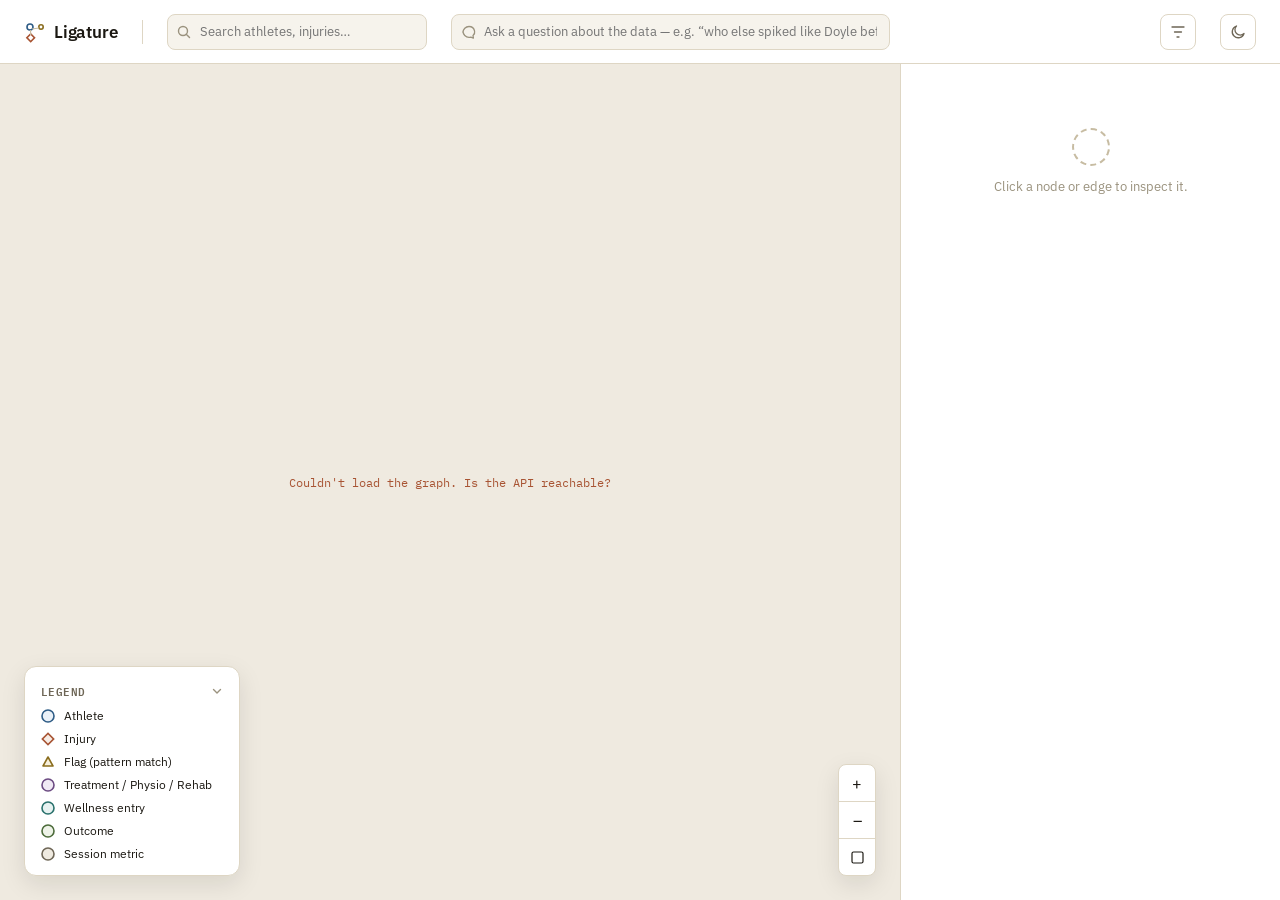
==== commit 2310e615: "Replace overview curation with a real filter panel + NL-driven filtering The server-side "only athle" ====
--- a/frontend/index.html
+++ b/frontend/index.html
@@ -42,6 +42,28 @@
       </div>
 
       <div class="header-spacer"></div>
+
+      <div class="filter-box">
+        <button type="button" class="icon-button" id="filter-toggle" aria-label="Filters" title="Filters">
+          <svg viewBox="0 0 16 16" fill="none" stroke="currentColor" stroke-width="1.3" stroke-linecap="round" stroke-linejoin="round" aria-hidden="true">
+            <path d="M2 3h12M4.5 8h7M7 13h2" />
+          </svg>
+        </button>
+        <div class="filter-panel" id="filter-panel">
+          <label class="filter-row">
+            <input type="checkbox" id="filter-active-only" checked />
+            Only athletes with an injury or flag
+          </label>
+
+          <div class="filter-section-title">Node types</div>
+          <div class="filter-checks" id="filter-types"></div>
+
+          <div class="filter-section-title">Position</div>
+          <div class="filter-checks" id="filter-positions"></div>
+
+          <button type="button" class="filter-reset" id="filter-reset">Reset to defaults</button>
+        </div>
+      </div>
 
       <button type="button" class="icon-button" id="theme-toggle" aria-label="Toggle color theme" title="Toggle color theme">
         <svg class="icon-sun" viewBox="0 0 16 16" fill="none" stroke="currentColor" stroke-width="1.3" stroke-linecap="round">
--- a/frontend/style.css
+++ b/frontend/style.css
@@ -314,6 +314,100 @@
   flex-grow: 1;
 }
 
+.filter-box {
+  position: relative;
+  flex-shrink: 0;
+}
+
+.filter-box .icon-button.active {
+  border-color: var(--athlete);
+  color: var(--athlete);
+}
+
+.filter-panel {
+  position: absolute;
+  top: calc(100% + var(--sp-2));
+  right: 0;
+  width: 260px;
+  max-height: 70vh;
+  overflow-y: auto;
+  background: var(--surface);
+  border: 1px solid var(--border);
+  border-radius: var(--r-card);
+  box-shadow: var(--shadow-float);
+  padding: var(--sp-4);
+  box-sizing: border-box;
+  z-index: 25;
+  display: none;
+  flex-direction: column;
+  gap: var(--sp-3);
+}
+
+.filter-panel.open {
+  display: flex;
+}
+
+.filter-row {
+  display: flex;
+  align-items: center;
+  gap: var(--sp-2);
+  font-size: 13px;
+  cursor: pointer;
+}
+
+.filter-section-title {
+  font-family: var(--font-mono);
+  font-size: 11px;
+  font-weight: 600;
+  letter-spacing: 0.04em;
+  text-transform: uppercase;
+  color: var(--ink-faint);
+  margin-top: var(--sp-1);
+}
+
+.filter-checks {
+  display: flex;
+  flex-direction: column;
+  gap: 7px;
+}
+
+.filter-checks label {
+  display: flex;
+  align-items: center;
+  gap: var(--sp-2);
+  font-size: 13px;
+  cursor: pointer;
+}
+
+.filter-checks .filter-swatch {
+  width: 10px;
+  height: 10px;
+  border-radius: 2px;
+  flex-shrink: 0;
+}
+
+.filter-reset {
+  align-self: flex-start;
+  border: none;
+  background: none;
+  color: var(--athlete);
+  font-family: var(--font-sans);
+  font-size: 12px;
+  cursor: pointer;
+  padding: 0;
+}
+
+.filter-reset:hover {
+  text-decoration: underline;
+}
+
+@media (max-width: 760px) {
+  .filter-panel {
+    right: -14px;
+    width: min(300px, calc(100vw - 28px));
+  }
+}
+
 .icon-button {
   flex-shrink: 0;
   width: 36px;
@@ -406,6 +500,12 @@
   font-size: 11px;
   color: var(--ink-muted);
   margin-bottom: var(--sp-1);
+}
+
+.answer-band .answer-filter-note {
+  font-size: 12px;
+  color: var(--ink-muted);
+  margin-top: var(--sp-1);
 }
 
 .answer-band .answer-actions {
@@ -673,6 +773,18 @@
 }
 
 /* --- Nodes / edges --- */
+
+/* Filtered out (filter panel's type rules, or an ask-in-English snapshot
+   that doesn't include this node) -- display:none on the whole node
+   group (shape + label + halo + tooltip), not just the shape, and on the
+   full edge (line + hit target + confidence chip if any). graph.js's
+   tick() also excludes these ids from the physics sim itself, so a
+   hidden node can't still shove the visible layout around from
+   off-screen -- this class only needs to handle painting. */
+g.node-hidden,
+.edge-hidden {
+  display: none;
+}
 
 .node-shape {
   stroke-width: 2;
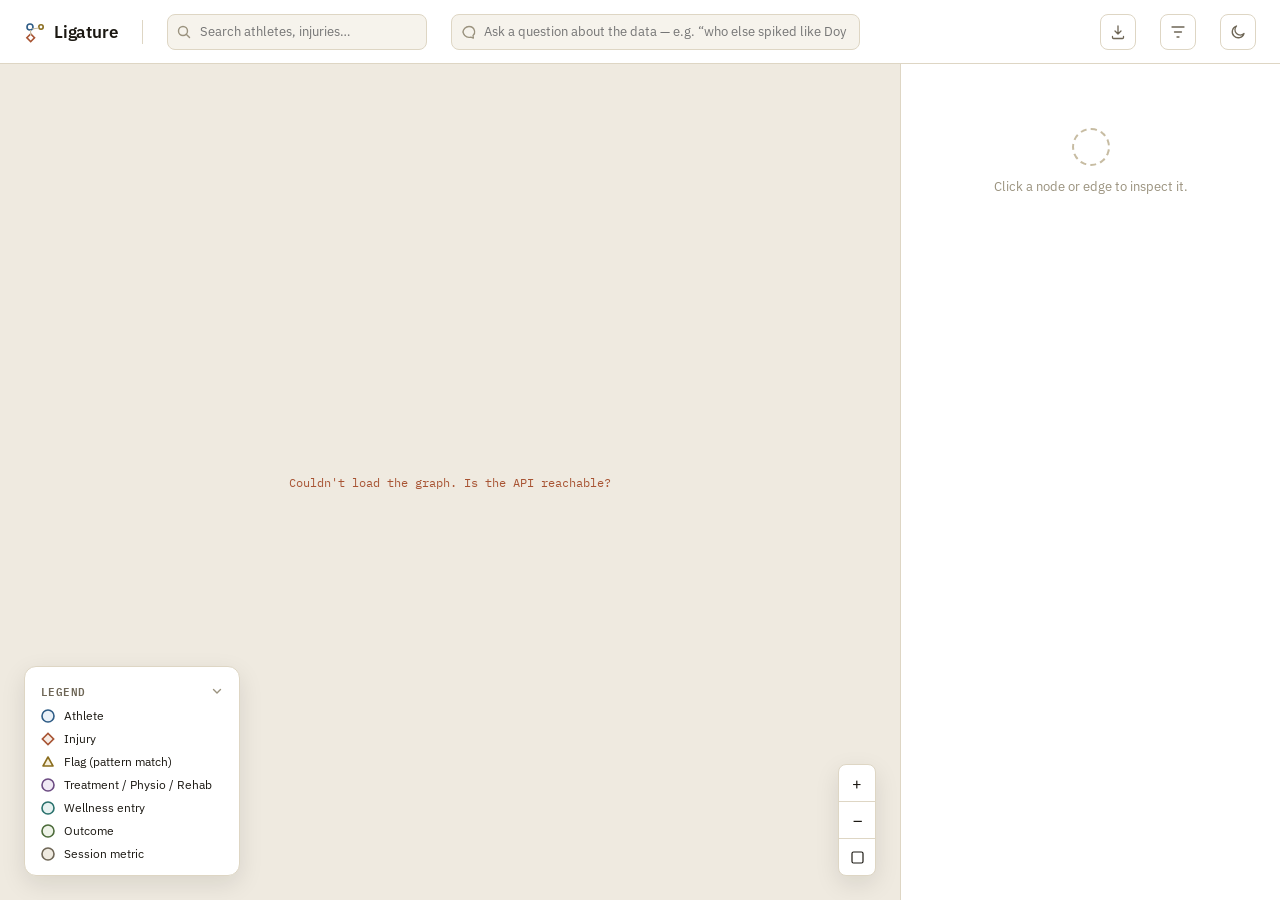
==== commit 7ecd1bd5: "Harden CSV ingestion against messy real exports, add an upload UI Toward a pitchable GTM MVP: the pi" ====
--- a/frontend/index.html
+++ b/frontend/index.html
@@ -42,6 +42,12 @@
       </div>
 
       <div class="header-spacer"></div>
+
+      <a class="icon-button" id="import-data-link" href="ingest.html" aria-label="Import data" title="Import data">
+        <svg viewBox="0 0 16 16" fill="none" stroke="currentColor" stroke-width="1.3" stroke-linecap="round" stroke-linejoin="round" aria-hidden="true">
+          <path d="M8 2v8M5 7l3 3 3-3M2.5 12.5v1a1 1 0 0 0 1 1h9a1 1 0 0 0 1-1v-1" />
+        </svg>
+      </a>
 
       <div class="filter-box">
         <button type="button" class="icon-button" id="filter-toggle" aria-label="Filters" title="Filters">
--- a/frontend/style.css
+++ b/frontend/style.css
@@ -1286,6 +1286,226 @@
   }
 }
 
+/* --- Import data page (frontend/ingest.html) --- */
+
+.ingest-main {
+  flex: 1 1 auto;
+  overflow-y: auto;
+  display: flex;
+  justify-content: center;
+  padding: var(--sp-7) var(--sp-5);
+  box-sizing: border-box;
+}
+
+.ingest-shell {
+  width: 100%;
+  max-width: 640px;
+}
+
+.ingest-intro h2 {
+  font-size: 24px;
+  font-weight: 600;
+  margin: 0 0 var(--sp-2);
+}
+
+.ingest-intro p {
+  color: var(--ink-muted);
+  font-size: 15px;
+  line-height: 1.6;
+  margin: 0 0 var(--sp-6);
+}
+
+.ingest-form {
+  display: flex;
+  flex-direction: column;
+  gap: var(--sp-5);
+  background: var(--surface);
+  border: 1px solid var(--border);
+  border-radius: var(--r-card);
+  box-shadow: var(--shadow-card);
+  padding: var(--sp-5);
+}
+
+.ingest-field label {
+  display: block;
+  font-size: 14px;
+  font-weight: 600;
+  margin-bottom: var(--sp-2);
+}
+
+.ingest-required {
+  font-family: var(--font-mono);
+  font-size: 11px;
+  font-weight: 500;
+  color: var(--injury);
+  margin-left: var(--sp-2);
+  text-transform: uppercase;
+  letter-spacing: 0.03em;
+}
+
+.ingest-field input[type="file"] {
+  width: 100%;
+  font-family: var(--font-sans);
+  font-size: 13px;
+  color: var(--ink);
+  box-sizing: border-box;
+  padding: var(--sp-2);
+  border: 1px dashed var(--border-strong);
+  border-radius: var(--r-control);
+  background: var(--canvas);
+}
+
+.ingest-hint {
+  font-size: 12px;
+  color: var(--ink-faint);
+  margin: var(--sp-1) 0 0;
+}
+
+.ingest-submit {
+  align-self: flex-start;
+  padding: 10px var(--sp-5);
+  border: none;
+  border-radius: var(--r-control);
+  background: var(--athlete);
+  color: var(--surface);
+  font-family: var(--font-sans);
+  font-size: 14px;
+  font-weight: 600;
+  cursor: pointer;
+  transition: opacity 0.12s var(--ease), transform 0.08s var(--ease);
+}
+
+.ingest-submit:hover {
+  opacity: 0.92;
+}
+
+.ingest-submit:active {
+  transform: scale(0.97);
+}
+
+.ingest-submit:disabled {
+  opacity: 0.55;
+  cursor: default;
+}
+
+.ingest-report {
+  margin-top: var(--sp-6);
+  display: flex;
+  flex-direction: column;
+  gap: var(--sp-4);
+}
+
+.ingest-report.hidden {
+  display: none;
+}
+
+.ingest-source-card {
+  background: var(--surface);
+  border: 1px solid var(--border);
+  border-radius: var(--r-card);
+  padding: var(--sp-4);
+}
+
+.ingest-source-card .ingest-source-title {
+  font-size: 15px;
+  font-weight: 600;
+  margin-bottom: var(--sp-2);
+}
+
+.ingest-source-card .ingest-file-error {
+  color: var(--injury);
+  font-size: 14px;
+  line-height: 1.5;
+}
+
+.ingest-stat-row {
+  display: flex;
+  gap: var(--sp-5);
+  font-family: var(--font-mono);
+  font-size: 13px;
+  color: var(--ink-muted);
+  margin-bottom: var(--sp-2);
+}
+
+.ingest-stat-row strong {
+  color: var(--ink);
+  font-weight: 600;
+}
+
+.ingest-stat-row .ingest-stat-skipped strong {
+  color: var(--injury);
+}
+
+.ingest-detail-toggle {
+  border: none;
+  background: none;
+  color: var(--athlete);
+  font-family: var(--font-sans);
+  font-size: 12px;
+  cursor: pointer;
+  padding: 0;
+  margin-top: var(--sp-1);
+}
+
+.ingest-detail-toggle:hover {
+  text-decoration: underline;
+}
+
+.ingest-row-list {
+  list-style: none;
+  margin: var(--sp-2) 0 0;
+  padding: 0;
+  display: none;
+  flex-direction: column;
+  gap: 4px;
+  max-height: 260px;
+  overflow-y: auto;
+}
+
+.ingest-row-list.open {
+  display: flex;
+}
+
+.ingest-row-list li {
+  font-size: 12px;
+  color: var(--ink-muted);
+  line-height: 1.5;
+}
+
+.ingest-row-list .ingest-row-line {
+  font-family: var(--font-mono);
+  color: var(--ink-faint);
+  margin-right: var(--sp-2);
+}
+
+.ingest-banner {
+  border-radius: var(--r-control);
+  padding: var(--sp-3) var(--sp-4);
+  font-size: 13px;
+  line-height: 1.5;
+}
+
+.ingest-banner.ingest-banner-error {
+  background: var(--injury-fill);
+  color: var(--injury);
+}
+
+.ingest-banner.ingest-banner-aborted {
+  background: var(--injury-fill);
+  color: var(--injury);
+  font-weight: 600;
+}
+
+@media (max-width: 760px) {
+  .ingest-main {
+    padding: var(--sp-5) var(--sp-4);
+  }
+
+  .ingest-form {
+    padding: var(--sp-4);
+  }
+}
+
 @media (prefers-reduced-motion: reduce) {
   * {
     animation-duration: 0.001ms !important;
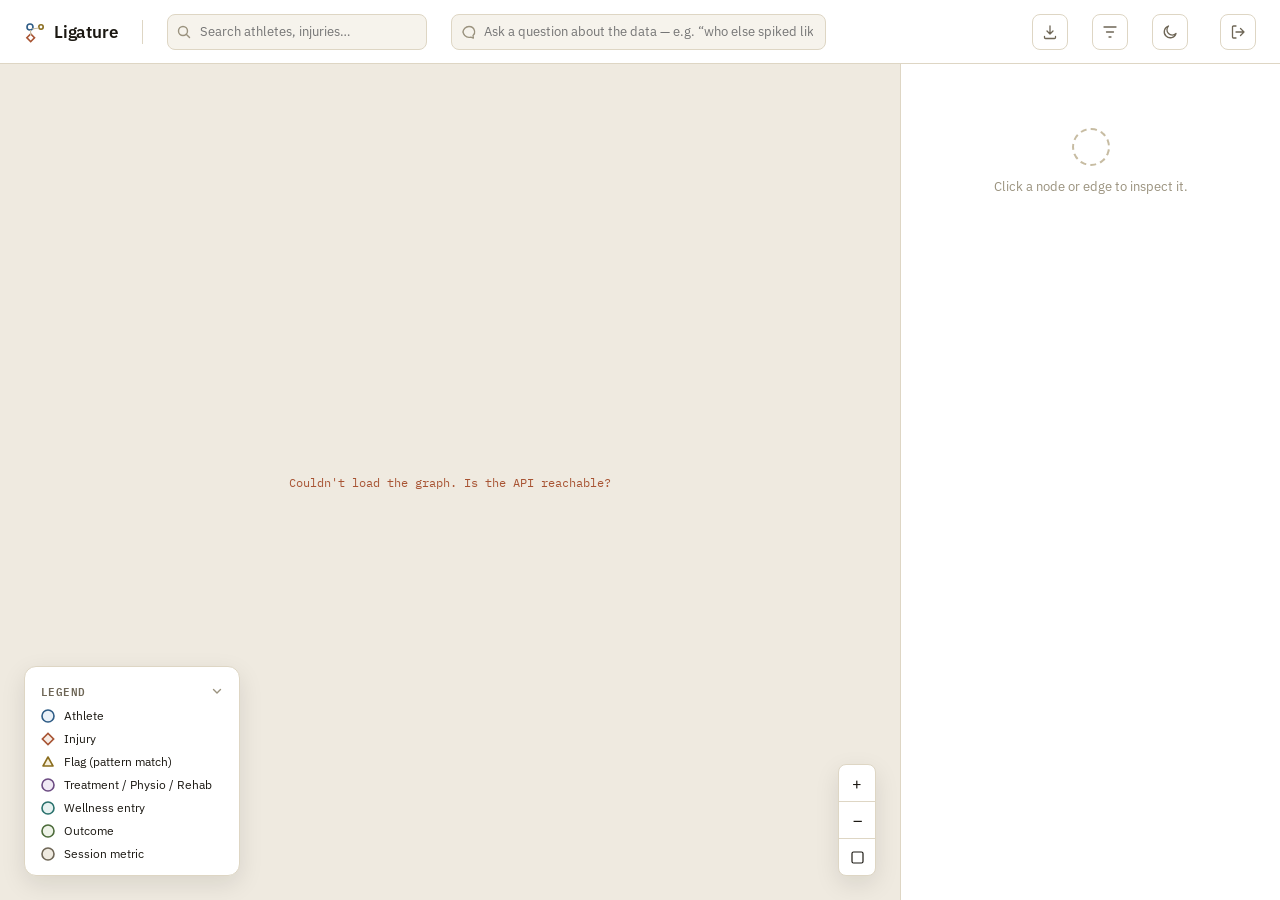
==== commit 5616e2aa: "Add per-user login and scope isolation to one deployed instance per club Toward a pitchable GTM MVP " ====
--- a/frontend/index.html
+++ b/frontend/index.html
@@ -83,6 +83,15 @@
           <line x1="12.8" y1="8" x2="14.5" y2="8" />
         </svg>
       </button>
+
+      <div class="user-badge">
+        <span class="micro-mono" id="user-name"></span>
+        <button type="button" class="icon-button" id="logout-button" aria-label="Log out" title="Log out">
+          <svg viewBox="0 0 16 16" fill="none" stroke="currentColor" stroke-width="1.3" stroke-linecap="round" stroke-linejoin="round" aria-hidden="true">
+            <path d="M6 2H3.5a1 1 0 0 0-1 1v10a1 1 0 0 0 1 1H6M10.5 11.5 14 8l-3.5-3.5M14 8H6" />
+          </svg>
+        </button>
+      </div>
     </header>
 
     <div class="answer-band hidden" id="answer-band"></div>
--- a/frontend/style.css
+++ b/frontend/style.css
@@ -205,6 +205,21 @@
   background: var(--border);
 }
 
+.user-badge {
+  display: flex;
+  align-items: center;
+  gap: var(--sp-2);
+  flex-shrink: 0;
+}
+
+.user-badge .micro-mono {
+  color: var(--ink-muted);
+  max-width: 140px;
+  overflow: hidden;
+  text-overflow: ellipsis;
+  white-space: nowrap;
+}
+
 .search-box {
   position: relative;
   width: 260px;
@@ -247,6 +262,38 @@
 
 input[type="text"]:focus,
 input[type="search"]:focus {
+  outline: none;
+  border-color: var(--athlete);
+  box-shadow: 0 0 0 3px color-mix(in srgb, var(--athlete) 20%, transparent);
+}
+
+/* Same field styling as input[type="text"] above, minus the 32px
+   icon-reserved left padding -- those two only ever sit inside a
+   .search-box/.ask-box with a .field-icon absolutely positioned over
+   that gap; a plain form field (login, etc.) has no icon to leave room
+   for. */
+input[type="email"],
+input[type="password"] {
+  width: 100%;
+  height: 36px;
+  padding: 0 var(--sp-3);
+  border-radius: var(--r-control);
+  border: 1px solid var(--border);
+  background: var(--bg);
+  color: var(--ink);
+  font-family: var(--font-sans);
+  font-size: 13px;
+  box-sizing: border-box;
+  transition: border-color 0.15s var(--ease), box-shadow 0.15s var(--ease);
+}
+
+input[type="email"]:hover,
+input[type="password"]:hover {
+  border-color: var(--border-strong);
+}
+
+input[type="email"]:focus,
+input[type="password"]:focus {
   outline: none;
   border-color: var(--athlete);
   box-shadow: 0 0 0 3px color-mix(in srgb, var(--athlete) 20%, transparent);
@@ -1286,6 +1333,46 @@
   }
 }
 
+/* --- Login page (frontend/login.html) --- */
+
+.login-main {
+  flex: 1 1 auto;
+  display: flex;
+  align-items: center;
+  justify-content: center;
+  padding: var(--sp-5);
+  box-sizing: border-box;
+}
+
+.login-shell {
+  width: 100%;
+  max-width: 360px;
+  display: flex;
+  flex-direction: column;
+  gap: var(--sp-6);
+}
+
+.login-brand {
+  justify-content: center;
+}
+
+.login-brand h1 {
+  font-size: 20px;
+}
+
+.login-error {
+  background: var(--injury-fill);
+  color: var(--injury);
+  border-radius: var(--r-control);
+  padding: var(--sp-3);
+  font-size: 13px;
+  line-height: 1.4;
+}
+
+.login-error.hidden {
+  display: none;
+}
+
 /* --- Import data page (frontend/ingest.html) --- */
 
 .ingest-main {
@@ -1315,7 +1402,11 @@
   margin: 0 0 var(--sp-6);
 }
 
-.ingest-form {
+/* .form-* below is shared by every page with a plain form card --
+   ingest.html and login.html today -- not "ingest" specific despite the
+   name it started under. */
+
+.form-card {
   display: flex;
   flex-direction: column;
   gap: var(--sp-5);
@@ -1326,14 +1417,14 @@
   padding: var(--sp-5);
 }
 
-.ingest-field label {
+.form-field label {
   display: block;
   font-size: 14px;
   font-weight: 600;
   margin-bottom: var(--sp-2);
 }
 
-.ingest-required {
+.form-required {
   font-family: var(--font-mono);
   font-size: 11px;
   font-weight: 500;
@@ -1343,7 +1434,7 @@
   letter-spacing: 0.03em;
 }
 
-.ingest-field input[type="file"] {
+.form-field input[type="file"] {
   width: 100%;
   font-family: var(--font-sans);
   font-size: 13px;
@@ -1355,13 +1446,13 @@
   background: var(--canvas);
 }
 
-.ingest-hint {
+.form-hint {
   font-size: 12px;
   color: var(--ink-faint);
   margin: var(--sp-1) 0 0;
 }
 
-.ingest-submit {
+.form-submit {
   align-self: flex-start;
   padding: 10px var(--sp-5);
   border: none;
@@ -1375,15 +1466,15 @@
   transition: opacity 0.12s var(--ease), transform 0.08s var(--ease);
 }
 
-.ingest-submit:hover {
+.form-submit:hover {
   opacity: 0.92;
 }
 
-.ingest-submit:active {
+.form-submit:active {
   transform: scale(0.97);
 }
 
-.ingest-submit:disabled {
+.form-submit:disabled {
   opacity: 0.55;
   cursor: default;
 }
@@ -1501,7 +1592,7 @@
     padding: var(--sp-5) var(--sp-4);
   }
 
-  .ingest-form {
+  .form-card {
     padding: var(--sp-4);
   }
 }
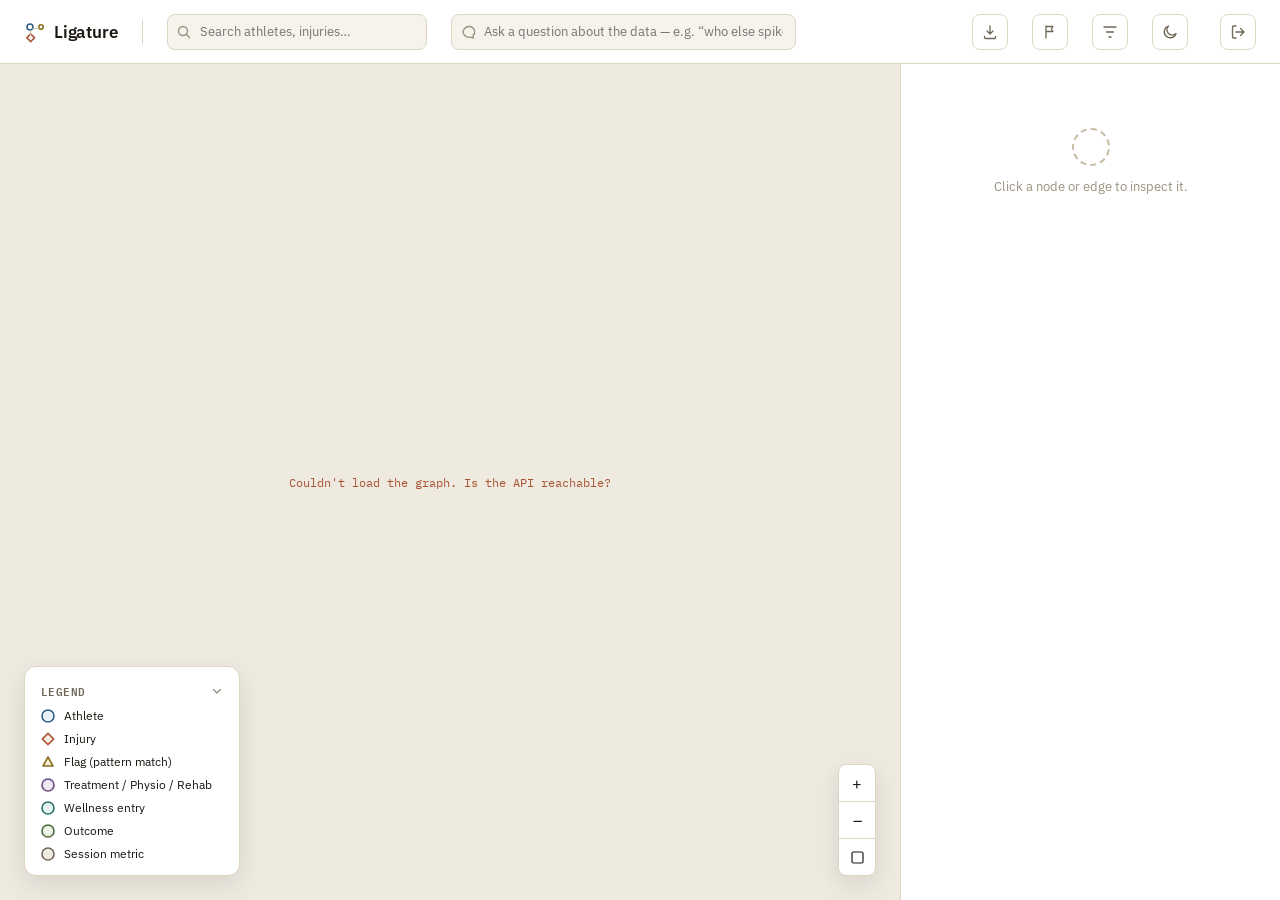
==== commit d143aac8: "Add a flag review UI: mark actioned or dismissed from the graph explorer CLAUDE.md calls flag resolu" ====
--- a/frontend/index.html
+++ b/frontend/index.html
@@ -48,6 +48,13 @@
           <path d="M8 2v8M5 7l3 3 3-3M2.5 12.5v1a1 1 0 0 0 1 1h9a1 1 0 0 0 1-1v-1" />
         </svg>
       </a>
+
+      <button type="button" class="icon-button flags-button" id="flags-button" aria-label="Review flags" title="Review flags">
+        <svg viewBox="0 0 16 16" fill="none" stroke="currentColor" stroke-width="1.3" stroke-linecap="round" stroke-linejoin="round" aria-hidden="true">
+          <path d="M4 14V2M4 2.5h7l-1.6 2.5L11 7.5H4" stroke-linejoin="round" />
+        </svg>
+        <span class="flags-badge hidden" id="flags-badge">0</span>
+      </button>
 
       <div class="filter-box">
         <button type="button" class="icon-button" id="filter-toggle" aria-label="Filters" title="Filters">
--- a/frontend/style.css
+++ b/frontend/style.css
@@ -505,6 +505,31 @@
   display: block;
 }
 
+.flags-button {
+  position: relative;
+}
+
+.flags-badge {
+  position: absolute;
+  top: -4px;
+  right: -4px;
+  min-width: 15px;
+  height: 15px;
+  padding: 0 3px;
+  border-radius: 999px;
+  background: var(--flag);
+  color: var(--surface);
+  font-family: var(--font-mono);
+  font-size: 10px;
+  font-weight: 600;
+  line-height: 15px;
+  text-align: center;
+}
+
+.flags-badge.hidden {
+  display: none;
+}
+
 /* --- Answer band (ask-in-English result) ---
    A banner under the header, not buried in the detail panel — so the
    answer stays visible while the matched nodes it highlights are right
@@ -1154,6 +1179,106 @@
 .match-card .match-desc {
   font-size: 11px;
   color: var(--ink-muted);
+}
+
+.flag-cards {
+  display: flex;
+  flex-direction: column;
+  gap: var(--sp-3);
+}
+
+.flag-card {
+  border: 1px solid var(--border);
+  border-radius: var(--r-control);
+  padding: 10px var(--sp-3);
+}
+
+.flag-card-head {
+  display: flex;
+  justify-content: space-between;
+  align-items: center;
+  font-size: 12px;
+  font-weight: 600;
+  margin-bottom: 4px;
+}
+
+.flag-card-athlete {
+  cursor: pointer;
+}
+
+.flag-card-athlete:hover {
+  color: var(--athlete);
+}
+
+.flag-card-desc {
+  font-size: 12px;
+  color: var(--ink-muted);
+}
+
+.flag-card-date {
+  font-family: var(--font-mono);
+  font-size: 10px;
+  color: var(--ink-faint);
+  margin-top: 2px;
+}
+
+.flag-card-metrics {
+  display: flex;
+  flex-wrap: wrap;
+  gap: 4px;
+  margin-top: var(--sp-2);
+}
+
+.flag-card-actions {
+  display: flex;
+  gap: var(--sp-2);
+  margin-top: var(--sp-3);
+}
+
+.flag-action {
+  flex: 1;
+  height: 30px;
+  border-radius: var(--r-control);
+  border: 1px solid var(--border-strong);
+  background: var(--surface);
+  font-family: var(--font-sans);
+  font-size: 12px;
+  font-weight: 600;
+  cursor: pointer;
+  transition: opacity 0.12s var(--ease), transform 0.08s var(--ease);
+}
+
+.flag-action:hover {
+  opacity: 0.85;
+}
+
+.flag-action:active {
+  transform: scale(0.97);
+}
+
+.flag-action:disabled {
+  opacity: 0.5;
+  cursor: default;
+}
+
+.flag-action-actioned {
+  background: var(--athlete);
+  border-color: var(--athlete);
+  color: var(--surface);
+}
+
+.flag-action-dismissed {
+  color: var(--ink-muted);
+}
+
+.flag-card-error {
+  margin-top: var(--sp-2);
+  font-size: 11px;
+  color: var(--injury);
+}
+
+.flag-card-error.hidden {
+  display: none;
 }
 
 .evidence-note {
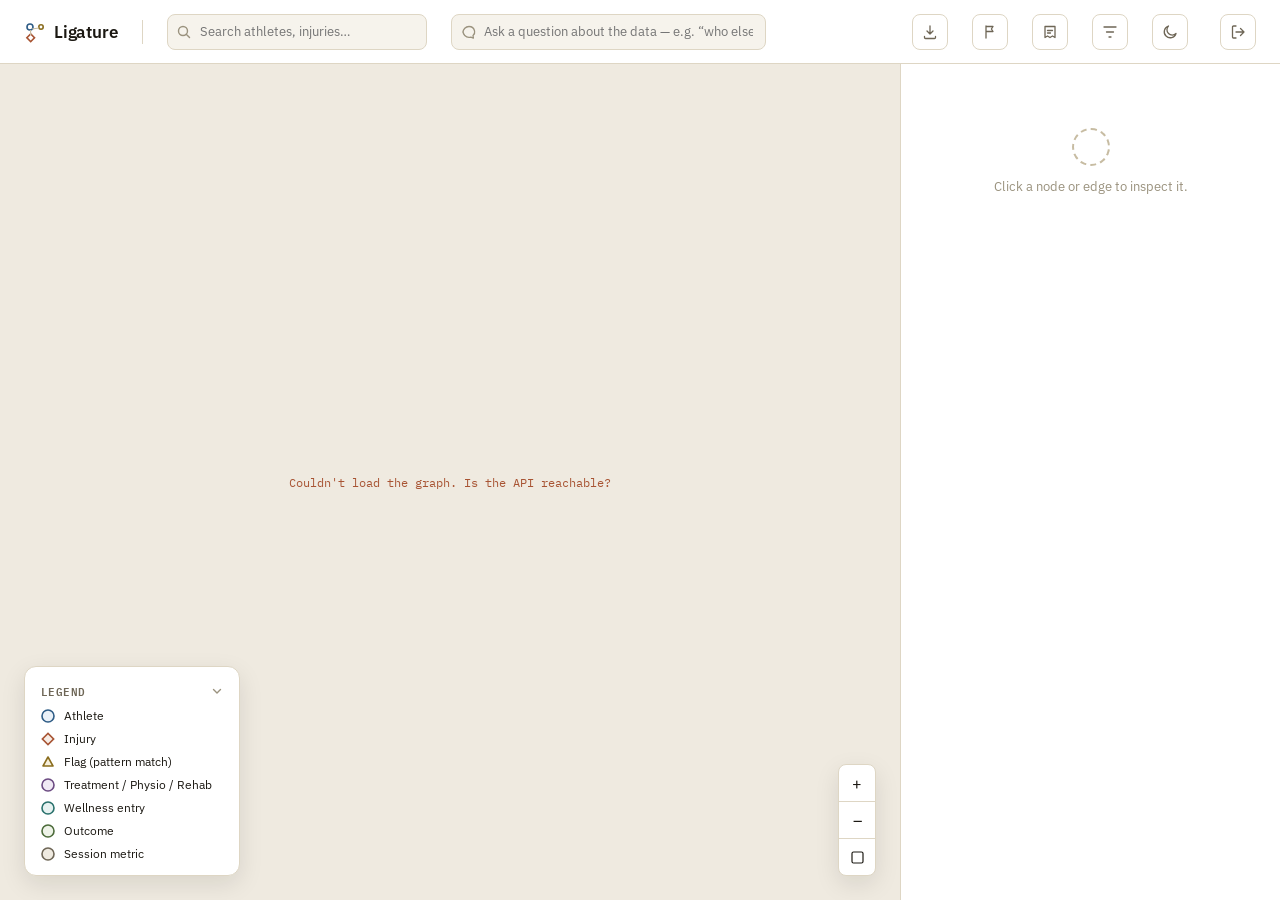
==== commit 395aff29: "Add treatment/rehab/outcome logging UI, closing the loop for real pilots CLAUDE.md's phase-2 step 5 " ====
--- a/frontend/index.html
+++ b/frontend/index.html
@@ -54,6 +54,13 @@
           <path d="M4 14V2M4 2.5h7l-1.6 2.5L11 7.5H4" stroke-linejoin="round" />
         </svg>
         <span class="flags-badge hidden" id="flags-badge">0</span>
+      </button>
+
+      <button type="button" class="icon-button" id="treatment-button" aria-label="Log treatment" title="Log treatment">
+        <svg viewBox="0 0 16 16" fill="none" stroke="currentColor" stroke-width="1.3" stroke-linecap="round" stroke-linejoin="round" aria-hidden="true">
+          <path d="M3 2.5h10v11l-2.5-1.5L8 13.5 5.5 12 3 13.5z" stroke-linejoin="round" />
+          <path d="M5.5 6.5h5M5.5 9h3" />
+        </svg>
       </button>
 
       <div class="filter-box">
--- a/frontend/style.css
+++ b/frontend/style.css
@@ -299,6 +299,56 @@
   box-shadow: 0 0 0 3px color-mix(in srgb, var(--athlete) 20%, transparent);
 }
 
+/* Same treatment again for the treatment-log forms' date/number/select/
+   textarea fields -- nothing styled these before ingest.html (file inputs
+   only) needed them. */
+input[type="date"],
+input[type="number"],
+select {
+  width: 100%;
+  height: 36px;
+  padding: 0 var(--sp-3);
+  border-radius: var(--r-control);
+  border: 1px solid var(--border);
+  background: var(--bg);
+  color: var(--ink);
+  font-family: var(--font-sans);
+  font-size: 13px;
+  box-sizing: border-box;
+  transition: border-color 0.15s var(--ease), box-shadow 0.15s var(--ease);
+}
+
+textarea {
+  width: 100%;
+  min-height: 60px;
+  padding: var(--sp-2) var(--sp-3);
+  border-radius: var(--r-control);
+  border: 1px solid var(--border);
+  background: var(--bg);
+  color: var(--ink);
+  font-family: var(--font-sans);
+  font-size: 13px;
+  box-sizing: border-box;
+  resize: vertical;
+  transition: border-color 0.15s var(--ease), box-shadow 0.15s var(--ease);
+}
+
+input[type="date"]:hover,
+input[type="number"]:hover,
+select:hover,
+textarea:hover {
+  border-color: var(--border-strong);
+}
+
+input[type="date"]:focus,
+input[type="number"]:focus,
+select:focus,
+textarea:focus {
+  outline: none;
+  border-color: var(--athlete);
+  box-shadow: 0 0 0 3px color-mix(in srgb, var(--athlete) 20%, transparent);
+}
+
 .search-results {
   position: absolute;
   top: calc(100% + var(--sp-2));
@@ -1278,6 +1328,49 @@
 }
 
 .flag-card-error.hidden {
+  display: none;
+}
+
+.detail-form {
+  display: flex;
+  flex-direction: column;
+  gap: var(--sp-3);
+}
+
+.detail-form .form-field label {
+  font-size: 12px;
+}
+
+.form-hint-inline {
+  font-weight: 400;
+  color: var(--ink-faint);
+}
+
+.form-field-checkbox label {
+  display: flex;
+  align-items: center;
+  gap: var(--sp-2);
+  font-size: 13px;
+  font-weight: 400;
+  cursor: pointer;
+}
+
+.form-field-checkbox input[type="checkbox"] {
+  width: 15px;
+  height: 15px;
+}
+
+.detail-form .form-submit {
+  align-self: stretch;
+  text-align: center;
+}
+
+.form-error {
+  font-size: 11px;
+  color: var(--injury);
+}
+
+.form-error.hidden {
   display: none;
 }
 
